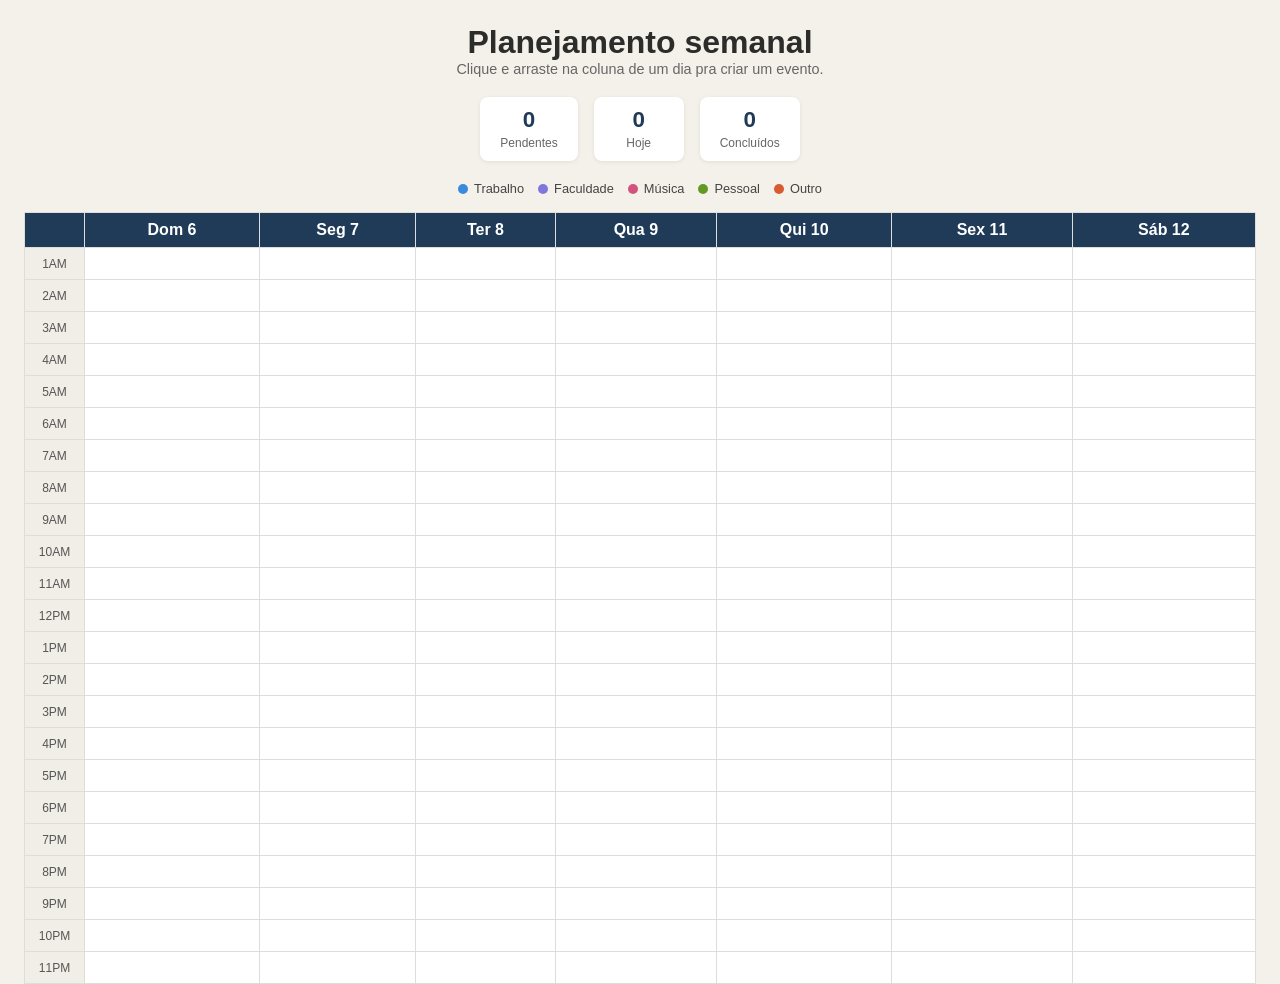
==== planejamento.html @ 59d43aac "first commit" ====
<!DOCTYPE html>
<html lang="pt-BR">
  <head>
    <meta charset="UTF-8" />
    <title>Planner - Planejamento</title>
    <link rel="stylesheet" href="style.css" />
    <link rel="stylesheet" href="planejamento.css" />
  </head>
  <body class="pagina-planejamento">
    <header class="cabecalho-planejamento">
      <h1>Planejamento semanal</h1>
      <p class="dica">Clique e arraste na coluna de um dia pra criar um evento.</p>
    </header>

    <div class="barra-contadores">
      <div class="contador">
        <span class="numero" id="numero-pendentes">0</span>
        <span class="rotulo">Pendentes</span>
      </div>
      <div class="contador">
        <span class="numero" id="numero-hoje">0</span>
        <span class="rotulo">Hoje</span>
      </div>
      <div class="contador">
        <span class="numero" id="numero-concluidos">0</span>
        <span class="rotulo">Concluídos</span>
      </div>
    </div>

    <div class="legenda-categorias">
      <span class="item-legenda"><i style="background:#378ADD"></i>Trabalho</span>
      <span class="item-legenda"><i style="background:#7F77DD"></i>Faculdade</span>
      <span class="item-legenda"><i style="background:#D4537E"></i>Música</span>
      <span class="item-legenda"><i style="background:#639922"></i>Pessoal</span>
      <span class="item-legenda"><i style="background:#D85A30"></i>Outro</span>
    </div>

    <div class="grid-wrapper">
      <table class="grid-semana" id="grid-semana">
        <thead>
          <tr>
            <th class="coluna-hora"></th>
            <th data-day="dom">Dom 26</th>
            <th data-day="seg">Seg 27</th>
            <th data-day="ter">Ter 28</th>
            <th data-day="qua">Qua 29</th>
            <th data-day="qui">Qui 30</th>
            <th data-day="sex">Sex 31</th>
            <th data-day="sab">Sáb 1</th>
          </tr>
        </thead>
        <tbody id="corpo-grid">
          <!-- As linhas de horário são geradas pelo JavaScript -->
        </tbody>
      </table>
    </div>

    <div class="barra-flutuante" id="barra-flutuante">
      <button id="botao-concluir">Concluir</button>
      <button id="botao-copiar">Copiar</button>
      <button id="botao-excluir">Excluir</button>
    </div>

    <script src="planejamento.js"></script>
  </body>
</html>
---- style.css ----
* {
  margin: 0;
  padding: 0;
  box-sizing: border-box;
}

body {
  height: 100vh;
  font-family: Arial, sans-serif;
}

.tela-inicial {
  height: 100vh;
  display: flex;
  flex-direction: column;
  align-items: center;
  justify-content: center;
  gap: 24px;
  background-color: #f4f1ea;
  text-align: center;
  padding: 0 20px;
}

.frase {
  font-size: 2rem;
  color: #2c2c2a;
}

.botao-comecar {
  padding: 12px 32px;
  font-size: 1rem;
  border: none;
  border-radius: 8px;
  background-color: #1f3b57;
  color: #ffffff;
  cursor: pointer;
}

.botao-comecar:hover {
  background-color: #16293e;
}
---- planejamento.css ----
.pagina-planejamento {
  min-height: 100vh;
  background-color: #f4f1ea;
  padding: 24px;
}

.cabecalho-planejamento {
  text-align: center;
  margin-bottom: 20px;
}

.cabecalho-planejamento h1 {
  color: #2c2c2a;
}

.dica {
  color: #666;
  font-size: 0.9rem;
}

.barra-contadores {
  display: flex;
  justify-content: center;
  gap: 16px;
  margin-bottom: 20px;
}

.contador {
  background-color: #ffffff;
  border-radius: 8px;
  padding: 10px 20px;
  text-align: center;
  min-width: 90px;
  box-shadow: 0 1px 4px rgba(0, 0, 0, 0.08);
}

.contador .numero {
  display: block;
  font-size: 1.4rem;
  font-weight: bold;
  color: #1f3b57;
}

.contador .rotulo {
  font-size: 0.75rem;
  color: #666;
}

.slot.evento.concluido {
  opacity: 0.55;
  text-decoration: line-through;
}

.legenda-categorias {
  display: flex;
  justify-content: center;
  flex-wrap: wrap;
  gap: 14px;
  margin-bottom: 16px;
  font-size: 0.8rem;
  color: #444;
}

.item-legenda {
  display: flex;
  align-items: center;
  gap: 6px;
}

.item-legenda i {
  width: 10px;
  height: 10px;
  border-radius: 50%;
  display: inline-block;
}

.grid-wrapper {
  overflow-x: auto;
}

.grid-semana {
  border-collapse: collapse;
  width: 100%;
  min-width: 700px;
  background-color: #ffffff;
  user-select: none; /* impede selecionar texto sem querer ao arrastar */
}

.grid-semana th,
.grid-semana td {
  border: 1px solid #ddd;
  text-align: center;
  height: 32px;
}

.grid-semana thead th {
  background-color: #1f3b57;
  color: #fff;
  padding: 8px 4px;
}

.coluna-hora {
  width: 60px;
  background-color: #f0eee6;
}

.celula-hora {
  background-color: #f0eee6;
  font-size: 0.75rem;
  color: #555;
}

.slot {
  cursor: pointer;
  transition: background-color 0.1s;
}

.slot:hover {
  background-color: #eef2f6;
}

.slot.selecionando {
  background-color: #cfe0f0;
}

.slot.evento {
  color: #ffffff;
  font-size: 0.75rem;
  font-weight: bold;
}

.slot.evento.marcado {
  outline: 2px solid #1f3b57;
  outline-offset: -2px;
}

.barra-flutuante {
  display: none;
  position: fixed;
  background: #1f3b57;
  border-radius: 8px;
  padding: 6px;
  gap: 6px;
  box-shadow: 0 4px 10px rgba(0, 0, 0, 0.2);
}

.barra-flutuante.visivel {
  display: flex;
}

.barra-flutuante button {
  background: #ffffff;
  border: none;
  border-radius: 4px;
  padding: 6px 10px;
  font-size: 0.8rem;
  cursor: pointer;
}
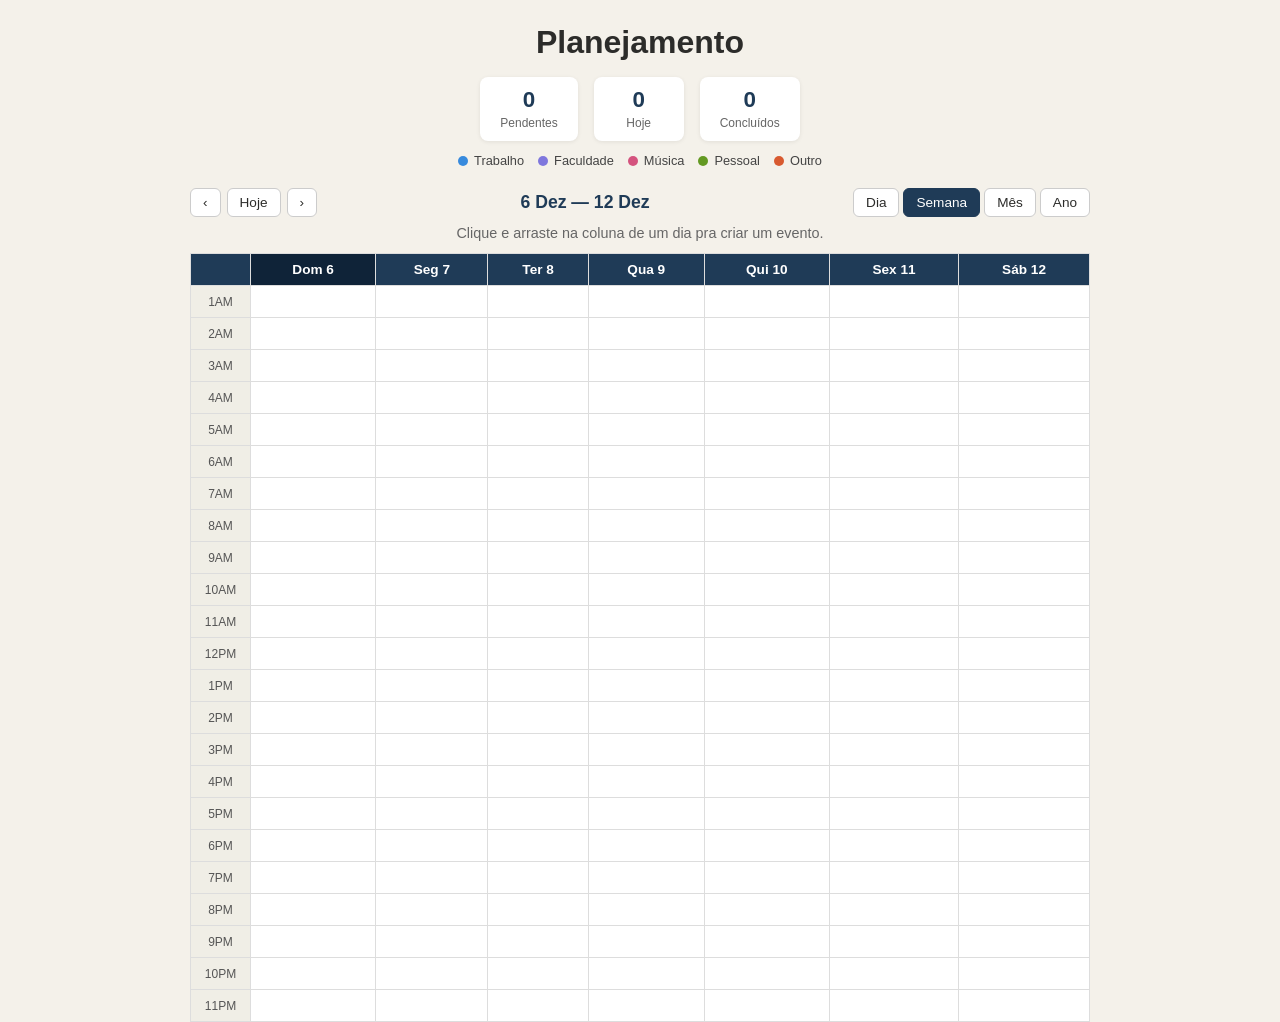
==== commit 645c9f6f: "Dia, mês e ano" ====
--- a/planejamento.html
+++ b/planejamento.html
@@ -8,8 +8,7 @@
   </head>
   <body class="pagina-planejamento">
     <header class="cabecalho-planejamento">
-      <h1>Planejamento semanal</h1>
-      <p class="dica">Clique e arraste na coluna de um dia pra criar um evento.</p>
+      <h1>Planejamento</h1>
     </header>
 
     <div class="barra-contadores">
@@ -35,25 +34,36 @@
       <span class="item-legenda"><i style="background:#D85A30"></i>Outro</span>
     </div>
 
-    <div class="grid-wrapper">
+    <div class="barra-visualizacao">
+      <div class="navegacao">
+        <button id="botao-anterior" aria-label="Anterior">‹</button>
+        <button id="botao-hoje">Hoje</button>
+        <button id="botao-proximo" aria-label="Próximo">›</button>
+      </div>
+      <h2 id="titulo-periodo"></h2>
+      <div class="seletor-visualizacao" id="seletor-visualizacao">
+        <button data-visao="dia">Dia</button>
+        <button data-visao="semana" class="ativo">Semana</button>
+        <button data-visao="mes">Mês</button>
+        <button data-visao="ano">Ano</button>
+      </div>
+    </div>
+
+    <p class="dica" id="dica-interacao">Clique e arraste na coluna de um dia pra criar um evento.</p>
+
+    <div class="grid-wrapper" id="area-grid">
       <table class="grid-semana" id="grid-semana">
         <thead>
-          <tr>
+          <tr id="linha-dias">
             <th class="coluna-hora"></th>
-            <th data-day="dom">Dom 26</th>
-            <th data-day="seg">Seg 27</th>
-            <th data-day="ter">Ter 28</th>
-            <th data-day="qua">Qua 29</th>
-            <th data-day="qui">Qui 30</th>
-            <th data-day="sex">Sex 31</th>
-            <th data-day="sab">Sáb 1</th>
           </tr>
         </thead>
-        <tbody id="corpo-grid">
-          <!-- As linhas de horário são geradas pelo JavaScript -->
-        </tbody>
+        <tbody id="corpo-grid"></tbody>
       </table>
     </div>
+
+    <div class="area-mes oculto" id="area-mes"></div>
+    <div class="area-ano oculto" id="area-ano"></div>
 
     <div class="barra-flutuante" id="barra-flutuante">
       <button id="botao-concluir">Concluir</button>
--- a/planejamento.css
+++ b/planejamento.css
@@ -6,7 +6,7 @@
 
 .cabecalho-planejamento {
   text-align: center;
-  margin-bottom: 20px;
+  margin-bottom: 16px;
 }
 
 .cabecalho-planejamento h1 {
@@ -14,15 +14,17 @@
 }
 
 .dica {
+  text-align: center;
   color: #666;
   font-size: 0.9rem;
+  margin: 8px 0 12px;
 }
 
 .barra-contadores {
   display: flex;
   justify-content: center;
   gap: 16px;
-  margin-bottom: 20px;
+  margin-bottom: 12px;
 }
 
 .contador {
@@ -46,17 +48,12 @@
   color: #666;
 }
 
-.slot.evento.concluido {
-  opacity: 0.55;
-  text-decoration: line-through;
-}
-
 .legenda-categorias {
   display: flex;
   justify-content: center;
   flex-wrap: wrap;
   gap: 14px;
-  margin-bottom: 16px;
+  margin-bottom: 20px;
   font-size: 0.8rem;
   color: #444;
 }
@@ -74,16 +71,72 @@
   display: inline-block;
 }
 
+/* --- Barra de visualização --- */
+.barra-visualizacao {
+  display: flex;
+  align-items: center;
+  justify-content: space-between;
+  flex-wrap: wrap;
+  gap: 12px;
+  max-width: 900px;
+  margin: 0 auto 4px;
+}
+
+.navegacao {
+  display: flex;
+  gap: 6px;
+}
+
+.navegacao button,
+.seletor-visualizacao button {
+  border: 1px solid #ccc;
+  background: #ffffff;
+  border-radius: 6px;
+  padding: 6px 12px;
+  cursor: pointer;
+  font-size: 0.85rem;
+  color: #2c2c2a;
+}
+
+.navegacao button:hover,
+.seletor-visualizacao button:hover {
+  background: #eef2f6;
+}
+
+.seletor-visualizacao {
+  display: flex;
+  gap: 4px;
+}
+
+.seletor-visualizacao button.ativo {
+  background: #1f3b57;
+  color: #fff;
+  border-color: #1f3b57;
+}
+
+#titulo-periodo {
+  color: #1f3b57;
+  font-size: 1.1rem;
+  margin: 0;
+}
+
+.oculto {
+  display: none;
+}
+
+/* --- Grid dia/semana --- */
 .grid-wrapper {
   overflow-x: auto;
+  max-width: 900px;
+  margin: 0 auto;
 }
 
 .grid-semana {
   border-collapse: collapse;
   width: 100%;
-  min-width: 700px;
+  min-width: 400px;
   background-color: #ffffff;
-  user-select: none; /* impede selecionar texto sem querer ao arrastar */
+  user-select: none;
 }
 
 .grid-semana th,
@@ -97,6 +150,11 @@
   background-color: #1f3b57;
   color: #fff;
   padding: 8px 4px;
+  font-size: 0.85rem;
+}
+
+.grid-semana thead th.coluna-hoje {
+  background-color: #0f2338;
 }
 
 .coluna-hora {
@@ -134,6 +192,108 @@
   outline-offset: -2px;
 }
 
+.slot.evento.concluido {
+  opacity: 0.55;
+  text-decoration: line-through;
+}
+
+/* --- Visão mês --- */
+.area-mes {
+  max-width: 900px;
+  margin: 0 auto;
+}
+
+.grade-mes {
+  display: grid;
+  grid-template-columns: repeat(7, 1fr);
+  gap: 4px;
+}
+
+.rotulo-dia-semana {
+  text-align: center;
+  font-size: 0.75rem;
+  color: #666;
+  padding-bottom: 4px;
+}
+
+.dia-mes {
+  background: #ffffff;
+  border-radius: 6px;
+  min-height: 64px;
+  padding: 6px;
+  cursor: pointer;
+  border: 1px solid #e5e2d9;
+}
+
+.dia-mes:hover {
+  border-color: #1f3b57;
+}
+
+.dia-mes.fora-do-mes {
+  opacity: 0.35;
+}
+
+.dia-mes.hoje {
+  border: 2px solid #1f3b57;
+}
+
+.dia-mes .numero-dia {
+  font-size: 0.8rem;
+  color: #2c2c2a;
+  font-weight: 500;
+}
+
+.dia-mes .badge-eventos {
+  margin-top: 6px;
+  display: inline-block;
+  background: #1f3b57;
+  color: #fff;
+  font-size: 0.65rem;
+  border-radius: 10px;
+  padding: 1px 6px;
+}
+
+/* --- Visão ano --- */
+.area-ano {
+  max-width: 900px;
+  margin: 0 auto;
+}
+
+.grade-ano {
+  display: grid;
+  grid-template-columns: repeat(4, 1fr);
+  gap: 12px;
+}
+
+.mes-card {
+  background: #ffffff;
+  border-radius: 8px;
+  padding: 14px;
+  text-align: center;
+  cursor: pointer;
+  border: 1px solid #e5e2d9;
+}
+
+.mes-card:hover {
+  border-color: #1f3b57;
+}
+
+.mes-card.mes-atual {
+  border: 2px solid #1f3b57;
+}
+
+.mes-card .nome-mes {
+  font-weight: 500;
+  color: #2c2c2a;
+  margin-bottom: 4px;
+}
+
+.mes-card .contagem-mes {
+  font-size: 0.75rem;
+  color: #666;
+}
+
+/* --- Barra flutuante de ações --- */
 .barra-flutuante {
   display: none;
   position: fixed;
@@ -155,4 +315,4 @@
   padding: 6px 10px;
   font-size: 0.8rem;
   cursor: pointer;
-}
+}
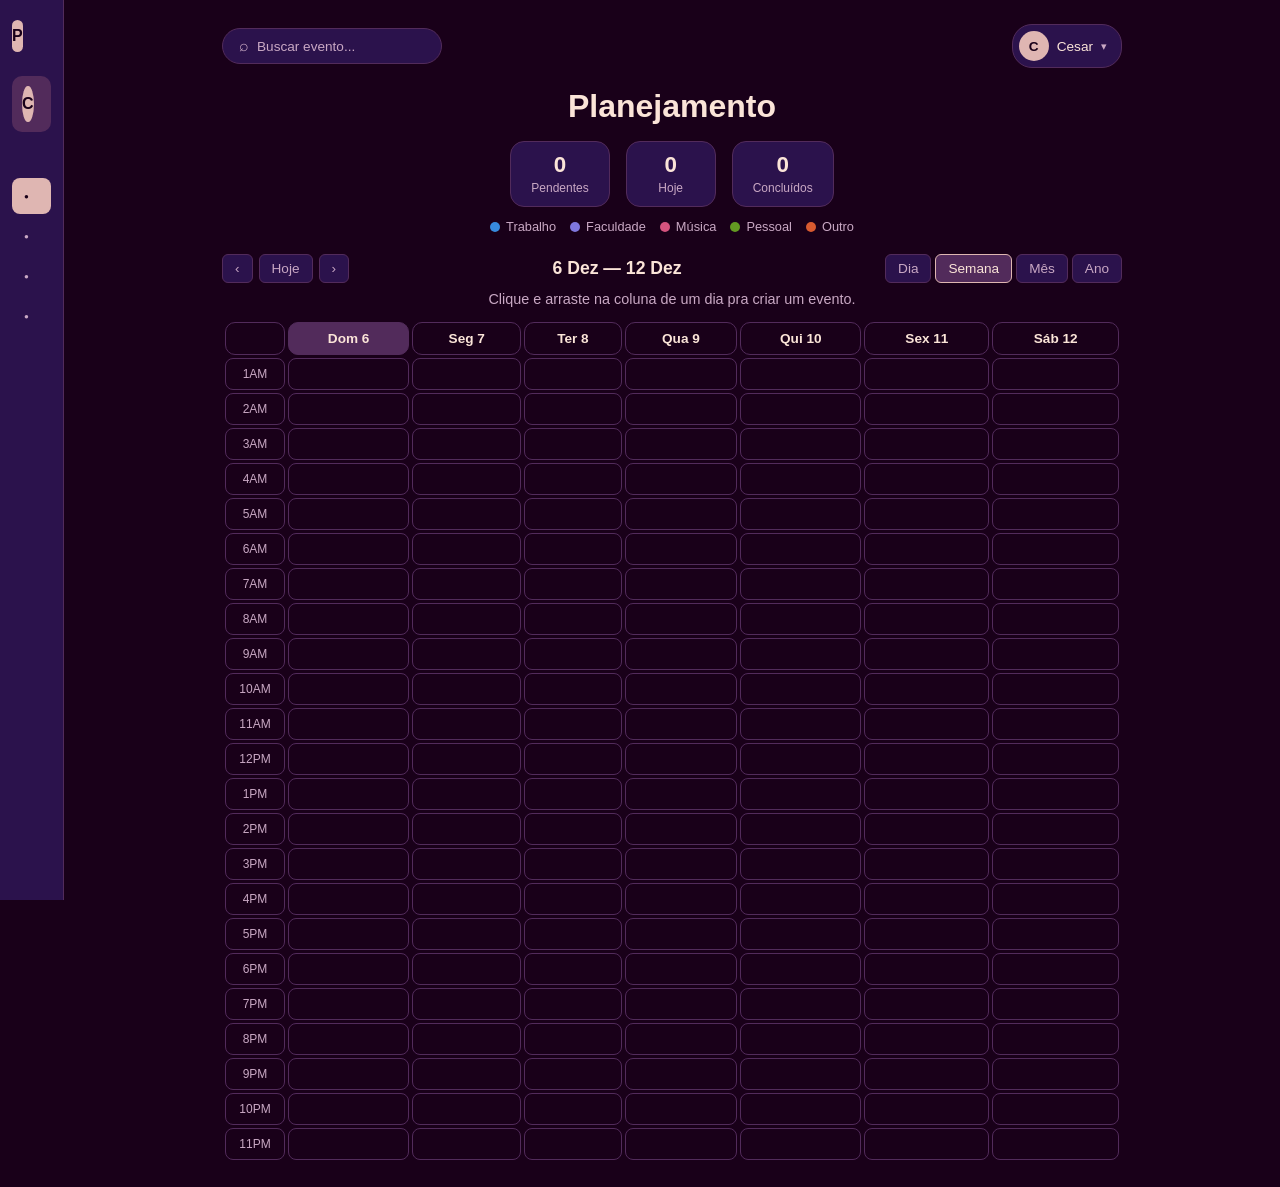
==== commit 47814af3: "estilizando muuito" ====
--- a/planejamento.html
+++ b/planejamento.html
@@ -7,63 +7,110 @@
     <link rel="stylesheet" href="planejamento.css" />
   </head>
   <body class="pagina-planejamento">
-    <header class="cabecalho-planejamento">
-      <h1>Planejamento</h1>
-    </header>
+    <div class="layout-app">
+      <aside class="sidebar">
+        <div class="marca-sidebar">
+          <span class="marca-logo">P</span>
+          <span class="marca-nome">Meu Planner</span>
+        </div>
 
-    <div class="barra-contadores">
-      <div class="contador">
-        <span class="numero" id="numero-pendentes">0</span>
-        <span class="rotulo">Pendentes</span>
-      </div>
-      <div class="contador">
-        <span class="numero" id="numero-hoje">0</span>
-        <span class="rotulo">Hoje</span>
-      </div>
-      <div class="contador">
-        <span class="numero" id="numero-concluidos">0</span>
-        <span class="rotulo">Concluídos</span>
-      </div>
+        <div class="perfil-sidebar">
+          <div class="avatar-placeholder">C</div>
+          <div class="perfil-info">
+            <span class="perfil-nome">Cesar</span>
+            <span class="perfil-sub">ProdC$R</span>
+          </div>
+        </div>
+
+        <nav class="nav-sidebar">
+          <span class="nav-titulo">Menu</span>
+          <button class="nav-item ativo" data-categoria="daily">
+            <span class="nav-icone">●</span> <span class="nav-texto">Daily</span>
+          </button>
+          <button class="nav-item" data-categoria="planners">
+            <span class="nav-icone">●</span> <span class="nav-texto">Planners</span>
+          </button>
+          <button class="nav-item" data-categoria="pessoal">
+            <span class="nav-icone">●</span> <span class="nav-texto">Pessoal</span>
+          </button>
+          <button class="nav-item" data-categoria="metas">
+            <span class="nav-icone">●</span> <span class="nav-texto">Metas</span>
+          </button>
+        </nav>
+      </aside>
+
+      <main class="conteudo-principal">
+        <div class="barra-superior">
+          <div class="busca-superior">
+            <span class="icone-busca">⌕</span>
+            <input type="text" placeholder="Buscar evento..." disabled />
+          </div>
+          <div class="perfil-superior">
+            <div class="avatar-superior">C</div>
+            <span class="nome-superior">Cesar</span>
+            <span class="seta-superior">▾</span>
+          </div>
+        </div>
+
+        <header class="cabecalho-planejamento">
+          <h1>Planejamento</h1>
+        </header>
+
+        <div class="barra-contadores">
+          <div class="contador">
+            <span class="numero" id="numero-pendentes">0</span>
+            <span class="rotulo">Pendentes</span>
+          </div>
+          <div class="contador">
+            <span class="numero" id="numero-hoje">0</span>
+            <span class="rotulo">Hoje</span>
+          </div>
+          <div class="contador">
+            <span class="numero" id="numero-concluidos">0</span>
+            <span class="rotulo">Concluídos</span>
+          </div>
+        </div>
+
+        <div class="legenda-categorias">
+          <span class="item-legenda"><i style="background:#378ADD"></i>Trabalho</span>
+          <span class="item-legenda"><i style="background:#7F77DD"></i>Faculdade</span>
+          <span class="item-legenda"><i style="background:#D4537E"></i>Música</span>
+          <span class="item-legenda"><i style="background:#639922"></i>Pessoal</span>
+          <span class="item-legenda"><i style="background:#D85A30"></i>Outro</span>
+        </div>
+
+        <div class="barra-visualizacao">
+          <div class="navegacao">
+            <button id="botao-anterior" aria-label="Anterior">‹</button>
+            <button id="botao-hoje">Hoje</button>
+            <button id="botao-proximo" aria-label="Próximo">›</button>
+          </div>
+          <h2 id="titulo-periodo"></h2>
+          <div class="seletor-visualizacao" id="seletor-visualizacao">
+            <button data-visao="dia">Dia</button>
+            <button data-visao="semana" class="ativo">Semana</button>
+            <button data-visao="mes">Mês</button>
+            <button data-visao="ano">Ano</button>
+          </div>
+        </div>
+
+        <p class="dica" id="dica-interacao">Clique e arraste na coluna de um dia pra criar um evento.</p>
+
+        <div class="grid-wrapper" id="area-grid">
+          <table class="grid-semana" id="grid-semana">
+            <thead>
+              <tr id="linha-dias">
+                <th class="coluna-hora"></th>
+              </tr>
+            </thead>
+            <tbody id="corpo-grid"></tbody>
+          </table>
+        </div>
+
+        <div class="area-mes oculto" id="area-mes"></div>
+        <div class="area-ano oculto" id="area-ano"></div>
+      </main>
     </div>
-
-    <div class="legenda-categorias">
-      <span class="item-legenda"><i style="background:#378ADD"></i>Trabalho</span>
-      <span class="item-legenda"><i style="background:#7F77DD"></i>Faculdade</span>
-      <span class="item-legenda"><i style="background:#D4537E"></i>Música</span>
-      <span class="item-legenda"><i style="background:#639922"></i>Pessoal</span>
-      <span class="item-legenda"><i style="background:#D85A30"></i>Outro</span>
-    </div>
-
-    <div class="barra-visualizacao">
-      <div class="navegacao">
-        <button id="botao-anterior" aria-label="Anterior">‹</button>
-        <button id="botao-hoje">Hoje</button>
-        <button id="botao-proximo" aria-label="Próximo">›</button>
-      </div>
-      <h2 id="titulo-periodo"></h2>
-      <div class="seletor-visualizacao" id="seletor-visualizacao">
-        <button data-visao="dia">Dia</button>
-        <button data-visao="semana" class="ativo">Semana</button>
-        <button data-visao="mes">Mês</button>
-        <button data-visao="ano">Ano</button>
-      </div>
-    </div>
-
-    <p class="dica" id="dica-interacao">Clique e arraste na coluna de um dia pra criar um evento.</p>
-
-    <div class="grid-wrapper" id="area-grid">
-      <table class="grid-semana" id="grid-semana">
-        <thead>
-          <tr id="linha-dias">
-            <th class="coluna-hora"></th>
-          </tr>
-        </thead>
-        <tbody id="corpo-grid"></tbody>
-      </table>
-    </div>
-
-    <div class="area-mes oculto" id="area-mes"></div>
-    <div class="area-ano oculto" id="area-ano"></div>
 
     <div class="barra-flutuante" id="barra-flutuante">
       <button id="botao-concluir">Concluir</button>
--- a/style.css
+++ b/style.css
@@ -1,3 +1,12 @@
+:root {
+  --cor-fundo: #190019;
+  --cor-superficie: #2b124c;
+  --cor-superficie-clara: #522b5b;
+  --cor-texto-suave: #c9a8c4;
+  --cor-destaque: #dfb6b2;
+  --cor-texto-claro: #fbe4d8;
+}
+
 * {
   margin: 0;
   padding: 0;
@@ -6,7 +15,7 @@
 
 body {
   height: 100vh;
-  font-family: Arial, sans-serif;
+  font-family: "Segoe UI", Arial, sans-serif;
 }
 
 .tela-inicial {
@@ -16,26 +25,27 @@
   align-items: center;
   justify-content: center;
   gap: 24px;
-  background-color: #f4f1ea;
+  background-color: var(--cor-fundo);
   text-align: center;
   padding: 0 20px;
 }
 
 .frase {
   font-size: 2rem;
-  color: #2c2c2a;
+  color: var(--cor-texto-claro);
+  font-weight: 600;
 }
 
 .botao-comecar {
   padding: 12px 32px;
   font-size: 1rem;
-  border: none;
+  border: 1px solid var(--cor-superficie-clara);
   border-radius: 8px;
-  background-color: #1f3b57;
-  color: #ffffff;
+  background-color: var(--cor-superficie);
+  color: var(--cor-texto-claro);
   cursor: pointer;
 }
 
 .botao-comecar:hover {
-  background-color: #16293e;
-}
+  background-color: var(--cor-superficie-clara);
+}
--- a/planejamento.css
+++ b/planejamento.css
@@ -1,7 +1,238 @@
+:root {
+  --cor-fundo: #190019;
+  --cor-superficie: #2b124c;
+  --cor-superficie-clara: #522b5b;
+  --cor-texto-suave: #c9a8c4;
+  --cor-destaque: #dfb6b2;
+  --cor-texto-claro: #fbe4d8;
+}
+
 .pagina-planejamento {
   min-height: 100vh;
-  background-color: #f4f1ea;
-  padding: 24px;
+  background-color: var(--cor-fundo);
+  font-family: "Segoe UI", Arial, sans-serif;
+}
+
+.layout-app {
+  display: flex;
+  min-height: 100vh;
+}
+
+.conteudo-principal {
+  flex: 1;
+  padding: 24px 32px;
+  margin-left: 64px;
+}
+
+/* --- Sidebar --- */
+.sidebar {
+  position: fixed;
+  top: 0;
+  left: 0;
+  height: 100vh;
+  width: 64px;
+  z-index: 20;
+  flex-shrink: 0;
+  background-color: var(--cor-superficie);
+  border-right: 1px solid var(--cor-superficie-clara);
+  padding: 20px 12px;
+  display: flex;
+  flex-direction: column;
+  gap: 24px;
+  overflow: hidden;
+  transition: width 0.2s ease;
+}
+
+.sidebar:hover {
+  width: 220px;
+}
+
+.marca-nome,
+.perfil-info,
+.nav-titulo,
+.nav-texto {
+  opacity: 0;
+  white-space: nowrap;
+  transition: opacity 0.15s ease;
+}
+
+.sidebar:hover .marca-nome,
+.sidebar:hover .perfil-info,
+.sidebar:hover .nav-titulo,
+.sidebar:hover .nav-texto {
+  opacity: 1;
+}
+
+.marca-sidebar {
+  display: flex;
+  align-items: center;
+  gap: 10px;
+}
+
+.marca-logo {
+  width: 32px;
+  height: 32px;
+  border-radius: 8px;
+  background-color: var(--cor-destaque);
+  color: var(--cor-fundo);
+  display: flex;
+  align-items: center;
+  justify-content: center;
+  font-weight: bold;
+}
+
+.marca-nome {
+  color: var(--cor-texto-claro);
+  font-weight: 600;
+  font-size: 0.95rem;
+}
+
+.perfil-sidebar {
+  display: flex;
+  align-items: center;
+  gap: 10px;
+  background-color: var(--cor-superficie-clara);
+  border-radius: 10px;
+  padding: 10px;
+}
+
+.avatar-placeholder {
+  width: 36px;
+  height: 36px;
+  border-radius: 50%;
+  background-color: var(--cor-destaque);
+  color: var(--cor-fundo);
+  display: flex;
+  align-items: center;
+  justify-content: center;
+  font-weight: bold;
+}
+
+.perfil-info {
+  display: flex;
+  flex-direction: column;
+}
+
+.perfil-nome {
+  color: var(--cor-texto-claro);
+  font-size: 0.9rem;
+  font-weight: 500;
+}
+
+.perfil-sub {
+  color: var(--cor-texto-suave);
+  font-size: 0.75rem;
+}
+
+.nav-sidebar {
+  display: flex;
+  flex-direction: column;
+  gap: 4px;
+}
+
+.nav-titulo {
+  color: var(--cor-texto-suave);
+  font-size: 0.7rem;
+  text-transform: uppercase;
+  letter-spacing: 0.05em;
+  margin-bottom: 6px;
+}
+
+.nav-item {
+  display: flex;
+  align-items: center;
+  gap: 10px;
+  background: none;
+  border: none;
+  border-radius: 8px;
+  padding: 10px 12px;
+  color: var(--cor-texto-suave);
+  font-size: 0.9rem;
+  text-align: left;
+  cursor: pointer;
+}
+
+.nav-item:hover {
+  background-color: var(--cor-superficie-clara);
+  color: var(--cor-texto-claro);
+}
+
+.nav-item.ativo {
+  background-color: var(--cor-destaque);
+  color: var(--cor-fundo);
+  font-weight: 600;
+}
+
+.nav-icone {
+  font-size: 0.5rem;
+}
+
+/* --- Conteúdo principal --- */
+.barra-superior {
+  display: flex;
+  justify-content: space-between;
+  align-items: center;
+  max-width: 900px;
+  margin: 0 auto 20px;
+}
+
+.busca-superior {
+  display: flex;
+  align-items: center;
+  gap: 8px;
+  background-color: var(--cor-superficie);
+  border: 1px solid var(--cor-superficie-clara);
+  border-radius: 20px;
+  padding: 8px 16px;
+  color: var(--cor-texto-suave);
+  width: 220px;
+}
+
+.busca-superior input {
+  background: none;
+  border: none;
+  color: var(--cor-texto-claro);
+  font-size: 0.85rem;
+  width: 100%;
+}
+
+.busca-superior input::placeholder {
+  color: var(--cor-texto-suave);
+}
+
+.perfil-superior {
+  display: flex;
+  align-items: center;
+  gap: 8px;
+  background-color: var(--cor-superficie);
+  border: 1px solid var(--cor-superficie-clara);
+  border-radius: 20px;
+  padding: 6px 14px 6px 6px;
+  cursor: pointer;
+}
+
+.avatar-superior {
+  width: 30px;
+  height: 30px;
+  border-radius: 50%;
+  background-color: var(--cor-destaque);
+  color: var(--cor-fundo);
+  display: flex;
+  align-items: center;
+  justify-content: center;
+  font-weight: bold;
+  font-size: 0.85rem;
+}
+
+.nome-superior {
+  color: var(--cor-texto-claro);
+  font-size: 0.85rem;
+  font-weight: 500;
+}
+
+.seta-superior {
+  color: var(--cor-texto-suave);
+  font-size: 0.7rem;
 }
 
 .cabecalho-planejamento {
@@ -10,12 +241,12 @@
 }
 
 .cabecalho-planejamento h1 {
-  color: #2c2c2a;
+  color: var(--cor-texto-claro);
 }
 
 .dica {
   text-align: center;
-  color: #666;
+  color: var(--cor-texto-suave);
   font-size: 0.9rem;
   margin: 8px 0 12px;
 }
@@ -28,24 +259,24 @@
 }
 
 .contador {
-  background-color: #ffffff;
-  border-radius: 8px;
+  background-color: var(--cor-superficie);
+  border: 1px solid var(--cor-superficie-clara);
+  border-radius: 14px;
   padding: 10px 20px;
   text-align: center;
   min-width: 90px;
-  box-shadow: 0 1px 4px rgba(0, 0, 0, 0.08);
 }
 
 .contador .numero {
   display: block;
   font-size: 1.4rem;
   font-weight: bold;
-  color: #1f3b57;
+  color: var(--cor-texto-claro);
 }
 
 .contador .rotulo {
   font-size: 0.75rem;
-  color: #666;
+  color: var(--cor-texto-suave);
 }
 
 .legenda-categorias {
@@ -55,7 +286,7 @@
   gap: 14px;
   margin-bottom: 20px;
   font-size: 0.8rem;
-  color: #444;
+  color: var(--cor-texto-suave);
 }
 
 .item-legenda {
@@ -89,18 +320,19 @@
 
 .navegacao button,
 .seletor-visualizacao button {
-  border: 1px solid #ccc;
-  background: #ffffff;
+  border: 1px solid var(--cor-superficie-clara);
+  background: var(--cor-superficie);
   border-radius: 6px;
   padding: 6px 12px;
   cursor: pointer;
   font-size: 0.85rem;
-  color: #2c2c2a;
+  color: var(--cor-texto-suave);
 }
 
 .navegacao button:hover,
 .seletor-visualizacao button:hover {
-  background: #eef2f6;
+  border-color: var(--cor-destaque);
+  color: var(--cor-texto-claro);
 }
 
 .seletor-visualizacao {
@@ -109,13 +341,13 @@
 }
 
 .seletor-visualizacao button.ativo {
-  background: #1f3b57;
-  color: #fff;
-  border-color: #1f3b57;
+  background: var(--cor-superficie-clara);
+  color: var(--cor-texto-claro);
+  border-color: var(--cor-destaque);
 }
 
 #titulo-periodo {
-  color: #1f3b57;
+  color: var(--cor-texto-claro);
   font-size: 1.1rem;
   margin: 0;
 }
@@ -132,40 +364,46 @@
 }
 
 .grid-semana {
-  border-collapse: collapse;
+  border-collapse: separate;
+  border-spacing: 3px;
   width: 100%;
   min-width: 400px;
-  background-color: #ffffff;
+  background-color: transparent;
   user-select: none;
 }
 
 .grid-semana th,
 .grid-semana td {
-  border: 1px solid #ddd;
+  border: 1px solid var(--cor-superficie-clara);
+  border-radius: 8px;
   text-align: center;
   height: 32px;
+  color: var(--cor-texto-suave);
 }
 
 .grid-semana thead th {
-  background-color: #1f3b57;
-  color: #fff;
+  background-color: var(--cor-fundo);
+  color: var(--cor-texto-claro);
   padding: 8px 4px;
   font-size: 0.85rem;
+  border-radius: 10px;
 }
 
 .grid-semana thead th.coluna-hoje {
-  background-color: #0f2338;
+  background-color: var(--cor-superficie-clara);
 }
 
 .coluna-hora {
   width: 60px;
-  background-color: #f0eee6;
+  background-color: var(--cor-fundo);
+  border-radius: 8px;
 }
 
 .celula-hora {
-  background-color: #f0eee6;
+  background-color: var(--cor-fundo);
   font-size: 0.75rem;
-  color: #555;
+  color: var(--cor-texto-suave);
+  border-radius: 8px;
 }
 
 .slot {
@@ -174,21 +412,21 @@
 }
 
 .slot:hover {
-  background-color: #eef2f6;
+  background-color: var(--cor-superficie-clara);
 }
 
 .slot.selecionando {
-  background-color: #cfe0f0;
+  background-color: var(--cor-superficie-clara);
 }
 
 .slot.evento {
-  color: #ffffff;
+  color: #190019;
   font-size: 0.75rem;
   font-weight: bold;
 }
 
 .slot.evento.marcado {
-  outline: 2px solid #1f3b57;
+  outline: 2px solid var(--cor-destaque);
   outline-offset: -2px;
 }
 
@@ -212,21 +450,21 @@
 .rotulo-dia-semana {
   text-align: center;
   font-size: 0.75rem;
-  color: #666;
+  color: var(--cor-texto-suave);
   padding-bottom: 4px;
 }
 
 .dia-mes {
-  background: #ffffff;
-  border-radius: 6px;
+  background: var(--cor-superficie);
+  border-radius: 12px;
   min-height: 64px;
   padding: 6px;
   cursor: pointer;
-  border: 1px solid #e5e2d9;
+  border: 1px solid var(--cor-superficie-clara);
 }
 
 .dia-mes:hover {
-  border-color: #1f3b57;
+  border-color: var(--cor-destaque);
 }
 
 .dia-mes.fora-do-mes {
@@ -234,20 +472,20 @@
 }
 
 .dia-mes.hoje {
-  border: 2px solid #1f3b57;
+  border: 2px solid var(--cor-destaque);
 }
 
 .dia-mes .numero-dia {
   font-size: 0.8rem;
-  color: #2c2c2a;
+  color: var(--cor-texto-claro);
   font-weight: 500;
 }
 
 .dia-mes .badge-eventos {
   margin-top: 6px;
   display: inline-block;
-  background: #1f3b57;
-  color: #fff;
+  background: var(--cor-destaque);
+  color: var(--cor-fundo);
   font-size: 0.65rem;
   border-radius: 10px;
   padding: 1px 6px;
@@ -266,42 +504,42 @@
 }
 
 .mes-card {
-  background: #ffffff;
-  border-radius: 8px;
+  background: var(--cor-superficie);
+  border-radius: 14px;
   padding: 14px;
   text-align: center;
   cursor: pointer;
-  border: 1px solid #e5e2d9;
+  border: 1px solid var(--cor-superficie-clara);
 }
 
 .mes-card:hover {
-  border-color: #1f3b57;
+  border-color: var(--cor-destaque);
 }
 
 .mes-card.mes-atual {
-  border: 2px solid #1f3b57;
+  border: 2px solid var(--cor-destaque);
 }
 
 .mes-card .nome-mes {
   font-weight: 500;
-  color: #2c2c2a;
+  color: var(--cor-texto-claro);
   margin-bottom: 4px;
 }
 
 .mes-card .contagem-mes {
   font-size: 0.75rem;
-  color: #666;
+  color: var(--cor-texto-suave);
 }
 
 /* --- Barra flutuante de ações --- */
 .barra-flutuante {
   display: none;
   position: fixed;
-  background: #1f3b57;
+  background: var(--cor-superficie-clara);
   border-radius: 8px;
   padding: 6px;
   gap: 6px;
-  box-shadow: 0 4px 10px rgba(0, 0, 0, 0.2);
+  box-shadow: 0 4px 10px rgba(0, 0, 0, 0.4);
 }
 
 .barra-flutuante.visivel {
@@ -309,10 +547,11 @@
 }
 
 .barra-flutuante button {
-  background: #ffffff;
+  background: var(--cor-destaque);
+  color: var(--cor-fundo);
   border: none;
   border-radius: 4px;
   padding: 6px 10px;
   font-size: 0.8rem;
   cursor: pointer;
-}+}
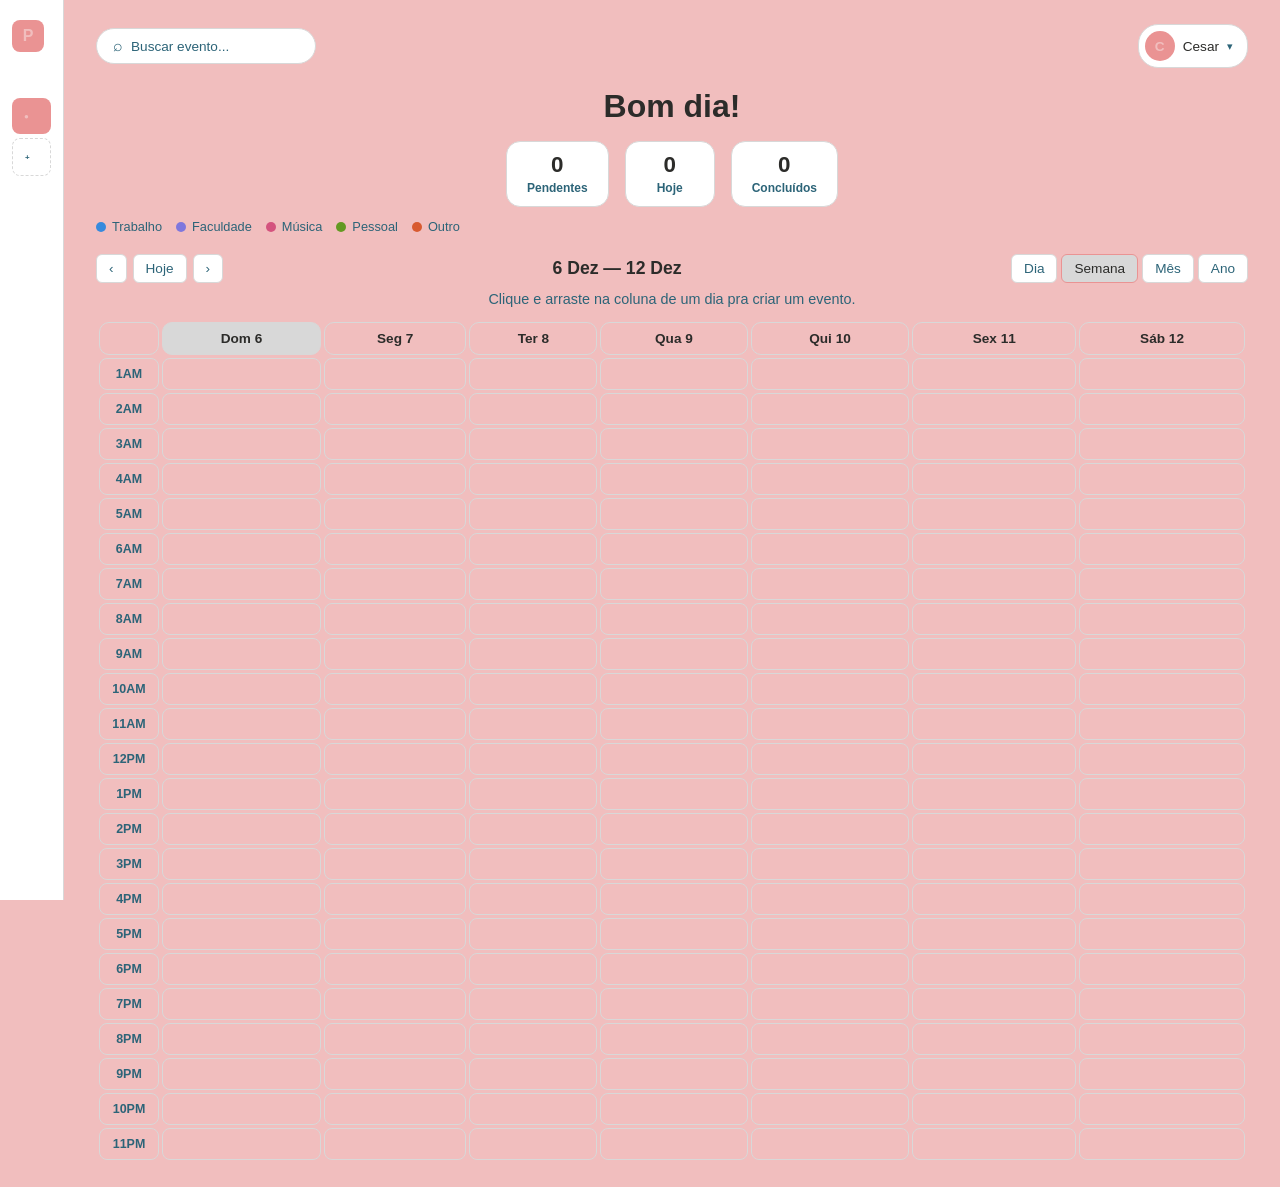
==== commit 3595415f: "Atualização do dia" ====
--- a/planejamento.html
+++ b/planejamento.html
@@ -14,28 +14,16 @@
           <span class="marca-nome">Meu Planner</span>
         </div>
 
-        <div class="perfil-sidebar">
-          <div class="avatar-placeholder">C</div>
-          <div class="perfil-info">
-            <span class="perfil-nome">Cesar</span>
-            <span class="perfil-sub">ProdC$R</span>
+        <nav class="nav-sidebar">
+          <span class="nav-titulo">Meus planners</span>
+          <div id="lista-planners"></div>
+
+          <button class="nav-item nav-criar" id="botao-criar-planner">
+            <span class="nav-icone">+</span> <span class="nav-texto">Criar planner</span>
+          </button>
+          <div class="form-criar-planner oculto" id="form-criar-planner">
+            <input type="text" id="input-novo-planner" placeholder="Nome do planner" autocomplete="off" />
           </div>
-        </div>
-
-        <nav class="nav-sidebar">
-          <span class="nav-titulo">Menu</span>
-          <button class="nav-item ativo" data-categoria="daily">
-            <span class="nav-icone">●</span> <span class="nav-texto">Daily</span>
-          </button>
-          <button class="nav-item" data-categoria="planners">
-            <span class="nav-icone">●</span> <span class="nav-texto">Planners</span>
-          </button>
-          <button class="nav-item" data-categoria="pessoal">
-            <span class="nav-icone">●</span> <span class="nav-texto">Pessoal</span>
-          </button>
-          <button class="nav-item" data-categoria="metas">
-            <span class="nav-icone">●</span> <span class="nav-texto">Metas</span>
-          </button>
         </nav>
       </aside>
 
@@ -43,7 +31,8 @@
         <div class="barra-superior">
           <div class="busca-superior">
             <span class="icone-busca">⌕</span>
-            <input type="text" placeholder="Buscar evento..." disabled />
+            <input type="text" id="input-busca" placeholder="Buscar evento..." autocomplete="off" />
+            <div class="resultados-busca oculto" id="resultados-busca"></div>
           </div>
           <div class="perfil-superior">
             <div class="avatar-superior">C</div>
@@ -53,7 +42,7 @@
         </div>
 
         <header class="cabecalho-planejamento">
-          <h1>Planejamento</h1>
+          <h1 id="titulo-saudacao">Planejamento</h1>
         </header>
 
         <div class="barra-contadores">
@@ -118,6 +107,15 @@
       <button id="botao-excluir">Excluir</button>
     </div>
 
+    <div class="modal-evento oculto" id="modal-evento">
+      <input type="text" id="input-nome-evento" placeholder="Nome do evento" autocomplete="off" />
+      <div class="opcoes-categoria" id="opcoes-categoria"></div>
+      <div class="modal-acoes">
+        <button id="botao-cancelar-evento">Cancelar</button>
+        <button id="botao-criar-evento">Criar</button>
+      </div>
+    </div>
+
     <script src="planejamento.js"></script>
   </body>
 </html>
--- a/style.css
+++ b/style.css
@@ -1,10 +1,10 @@
 :root {
-  --cor-fundo: #190019;
-  --cor-superficie: #2b124c;
-  --cor-superficie-clara: #522b5b;
-  --cor-texto-suave: #c9a8c4;
-  --cor-destaque: #dfb6b2;
-  --cor-texto-claro: #fbe4d8;
+  --cor-fundo: #f1bebe;
+  --cor-superficie: #ffffff;
+  --cor-superficie-clara: #d8d8d8;
+  --cor-texto-suave: #2c6478;
+  --cor-destaque: #ea9393;
+  --cor-texto-claro: #2c2c2a;
 }
 
 * {
@@ -48,4 +48,4 @@
 
 .botao-comecar:hover {
   background-color: var(--cor-superficie-clara);
-}+}
--- a/planejamento.css
+++ b/planejamento.css
@@ -1,10 +1,10 @@
 :root {
-  --cor-fundo: #190019;
-  --cor-superficie: #2b124c;
-  --cor-superficie-clara: #522b5b;
-  --cor-texto-suave: #c9a8c4;
-  --cor-destaque: #dfb6b2;
-  --cor-texto-claro: #fbe4d8;
+  --cor-fundo: #f1bebe;
+  --cor-superficie: #ffffff;
+  --cor-superficie-clara: #d8d8d8;
+  --cor-texto-suave: #2c6478;
+  --cor-destaque: #ea9393;
+  --cor-texto-claro: #2c2c2a;
 }
 
 .pagina-planejamento {
@@ -48,19 +48,21 @@
 }
 
 .marca-nome,
-.perfil-info,
 .nav-titulo,
 .nav-texto {
+  display: inline-block;
   opacity: 0;
+  max-width: 0;
+  overflow: hidden;
   white-space: nowrap;
-  transition: opacity 0.15s ease;
+  transition: opacity 0.15s ease, max-width 0.2s ease;
 }
 
 .sidebar:hover .marca-nome,
-.sidebar:hover .perfil-info,
 .sidebar:hover .nav-titulo,
 .sidebar:hover .nav-texto {
   opacity: 1;
+  max-width: 160px;
 }
 
 .marca-sidebar {
@@ -79,49 +81,13 @@
   align-items: center;
   justify-content: center;
   font-weight: bold;
+  flex-shrink: 0;
 }
 
 .marca-nome {
   color: var(--cor-texto-claro);
   font-weight: 600;
   font-size: 0.95rem;
-}
-
-.perfil-sidebar {
-  display: flex;
-  align-items: center;
-  gap: 10px;
-  background-color: var(--cor-superficie-clara);
-  border-radius: 10px;
-  padding: 10px;
-}
-
-.avatar-placeholder {
-  width: 36px;
-  height: 36px;
-  border-radius: 50%;
-  background-color: var(--cor-destaque);
-  color: var(--cor-fundo);
-  display: flex;
-  align-items: center;
-  justify-content: center;
-  font-weight: bold;
-}
-
-.perfil-info {
-  display: flex;
-  flex-direction: column;
-}
-
-.perfil-nome {
-  color: var(--cor-texto-claro);
-  font-size: 0.9rem;
-  font-weight: 500;
-}
-
-.perfil-sub {
-  color: var(--cor-texto-suave);
-  font-size: 0.75rem;
 }
 
 .nav-sidebar {
@@ -148,8 +114,10 @@
   padding: 10px 12px;
   color: var(--cor-texto-suave);
   font-size: 0.9rem;
+  font-weight: 600;
   text-align: left;
   cursor: pointer;
+  width: 100%;
 }
 
 .nav-item:hover {
@@ -165,6 +133,35 @@
 
 .nav-icone {
   font-size: 0.5rem;
+  flex-shrink: 0;
+}
+
+.nav-criar {
+  color: var(--cor-texto-suave);
+  border: 1px dashed var(--cor-superficie-clara);
+}
+
+.form-criar-planner {
+  padding: 0 12px;
+}
+
+.form-criar-planner.oculto {
+  display: none;
+}
+
+#input-novo-planner {
+  width: 100%;
+  background: var(--cor-fundo);
+  border: 1px solid var(--cor-superficie-clara);
+  border-radius: 6px;
+  padding: 6px 8px;
+  color: var(--cor-texto-claro);
+  font-size: 0.8rem;
+}
+
+#input-novo-planner:focus {
+  outline: none;
+  border-color: var(--cor-destaque);
 }
 
 /* --- Conteúdo principal --- */
@@ -172,11 +169,11 @@
   display: flex;
   justify-content: space-between;
   align-items: center;
-  max-width: 900px;
-  margin: 0 auto 20px;
+  margin: 0 0 20px;
 }
 
 .busca-superior {
+  position: relative;
   display: flex;
   align-items: center;
   gap: 8px;
@@ -193,10 +190,55 @@
   border: none;
   color: var(--cor-texto-claro);
   font-size: 0.85rem;
+  font-weight: 500;
   width: 100%;
 }
 
 .busca-superior input::placeholder {
+  color: var(--cor-texto-suave);
+}
+
+.resultados-busca {
+  position: absolute;
+  top: calc(100% + 6px);
+  left: 0;
+  width: 260px;
+  background: var(--cor-superficie);
+  border: 1px solid var(--cor-superficie-clara);
+  border-radius: 10px;
+  box-shadow: 0 8px 20px rgba(0, 0, 0, 0.15);
+  overflow: hidden;
+  z-index: 25;
+}
+
+.resultados-busca.oculto {
+  display: none;
+}
+
+.resultado-busca {
+  display: flex;
+  justify-content: space-between;
+  gap: 8px;
+  padding: 10px 14px;
+  cursor: pointer;
+  font-size: 0.85rem;
+  color: var(--cor-texto-claro);
+  font-weight: 500;
+}
+
+.resultado-busca:hover {
+  background-color: var(--cor-fundo);
+}
+
+.resultado-busca .data-resultado {
+  color: var(--cor-texto-suave);
+  font-size: 0.75rem;
+  font-weight: 600;
+}
+
+.resultado-busca-vazio {
+  padding: 10px 14px;
+  font-size: 0.8rem;
   color: var(--cor-texto-suave);
 }
 
@@ -276,12 +318,13 @@
 
 .contador .rotulo {
   font-size: 0.75rem;
+  font-weight: 600;
   color: var(--cor-texto-suave);
 }
 
 .legenda-categorias {
   display: flex;
-  justify-content: center;
+  justify-content: flex-start;
   flex-wrap: wrap;
   gap: 14px;
   margin-bottom: 20px;
@@ -309,8 +352,7 @@
   justify-content: space-between;
   flex-wrap: wrap;
   gap: 12px;
-  max-width: 900px;
-  margin: 0 auto 4px;
+  margin: 0 0 4px;
 }
 
 .navegacao {
@@ -359,8 +401,7 @@
 /* --- Grid dia/semana --- */
 .grid-wrapper {
   overflow-x: auto;
-  max-width: 900px;
-  margin: 0 auto;
+  width: 100%;
 }
 
 .grid-semana {
@@ -401,7 +442,8 @@
 
 .celula-hora {
   background-color: var(--cor-fundo);
-  font-size: 0.75rem;
+  font-size: 0.78rem;
+  font-weight: 600;
   color: var(--cor-texto-suave);
   border-radius: 8px;
 }
@@ -420,13 +462,15 @@
 }
 
 .slot.evento {
-  color: #190019;
+  background: color-mix(in srgb, var(--cor-evento, var(--cor-destaque)) 16%, white);
+  border-left: 4px solid var(--cor-evento, var(--cor-destaque));
+  color: var(--cor-texto-claro);
   font-size: 0.75rem;
-  font-weight: bold;
+  font-weight: 700;
 }
 
 .slot.evento.marcado {
-  outline: 2px solid var(--cor-destaque);
+  outline: 2px solid var(--cor-evento, var(--cor-destaque));
   outline-offset: -2px;
 }
 
@@ -437,8 +481,7 @@
 
 /* --- Visão mês --- */
 .area-mes {
-  max-width: 900px;
-  margin: 0 auto;
+  width: 100%;
 }
 
 .grade-mes {
@@ -493,8 +536,7 @@
 
 /* --- Visão ano --- */
 .area-ano {
-  max-width: 900px;
-  margin: 0 auto;
+  width: 100%;
 }
 
 .grade-ano {
@@ -555,3 +597,93 @@
   font-size: 0.8rem;
   cursor: pointer;
 }
+
+/* --- Modal inline de criação de evento --- */
+.modal-evento {
+  position: fixed;
+  z-index: 30;
+  background: var(--cor-superficie);
+  border: 1px solid var(--cor-superficie-clara);
+  border-radius: 10px;
+  padding: 12px;
+  width: 220px;
+  box-shadow: 0 8px 20px rgba(0, 0, 0, 0.45);
+}
+
+.modal-evento.oculto {
+  display: none;
+}
+
+#input-nome-evento {
+  width: 100%;
+  background: var(--cor-fundo);
+  border: 1px solid var(--cor-superficie-clara);
+  border-radius: 6px;
+  padding: 8px 10px;
+  color: var(--cor-texto-claro);
+  font-size: 0.85rem;
+  margin-bottom: 10px;
+}
+
+#input-nome-evento:focus {
+  outline: none;
+  border-color: var(--cor-destaque);
+}
+
+.opcoes-categoria {
+  display: flex;
+  flex-wrap: wrap;
+  gap: 6px;
+  margin-bottom: 10px;
+}
+
+.opcao-categoria {
+  display: flex;
+  align-items: center;
+  gap: 5px;
+  border: 1px solid var(--cor-superficie-clara);
+  border-radius: 14px;
+  padding: 4px 10px;
+  font-size: 0.72rem;
+  color: var(--cor-texto-suave);
+  cursor: pointer;
+  background: none;
+}
+
+.opcao-categoria i {
+  width: 8px;
+  height: 8px;
+  border-radius: 50%;
+  display: inline-block;
+}
+
+.opcao-categoria.selecionada {
+  border-color: var(--cor-destaque);
+  color: var(--cor-texto-claro);
+  background: var(--cor-superficie-clara);
+}
+
+.modal-acoes {
+  display: flex;
+  justify-content: flex-end;
+  gap: 8px;
+}
+
+.modal-acoes button {
+  border: none;
+  border-radius: 6px;
+  padding: 6px 12px;
+  font-size: 0.8rem;
+  cursor: pointer;
+}
+
+#botao-cancelar-evento {
+  background: none;
+  color: var(--cor-texto-suave);
+}
+
+#botao-criar-evento {
+  background: var(--cor-destaque);
+  color: var(--cor-fundo);
+  font-weight: 600;
+}
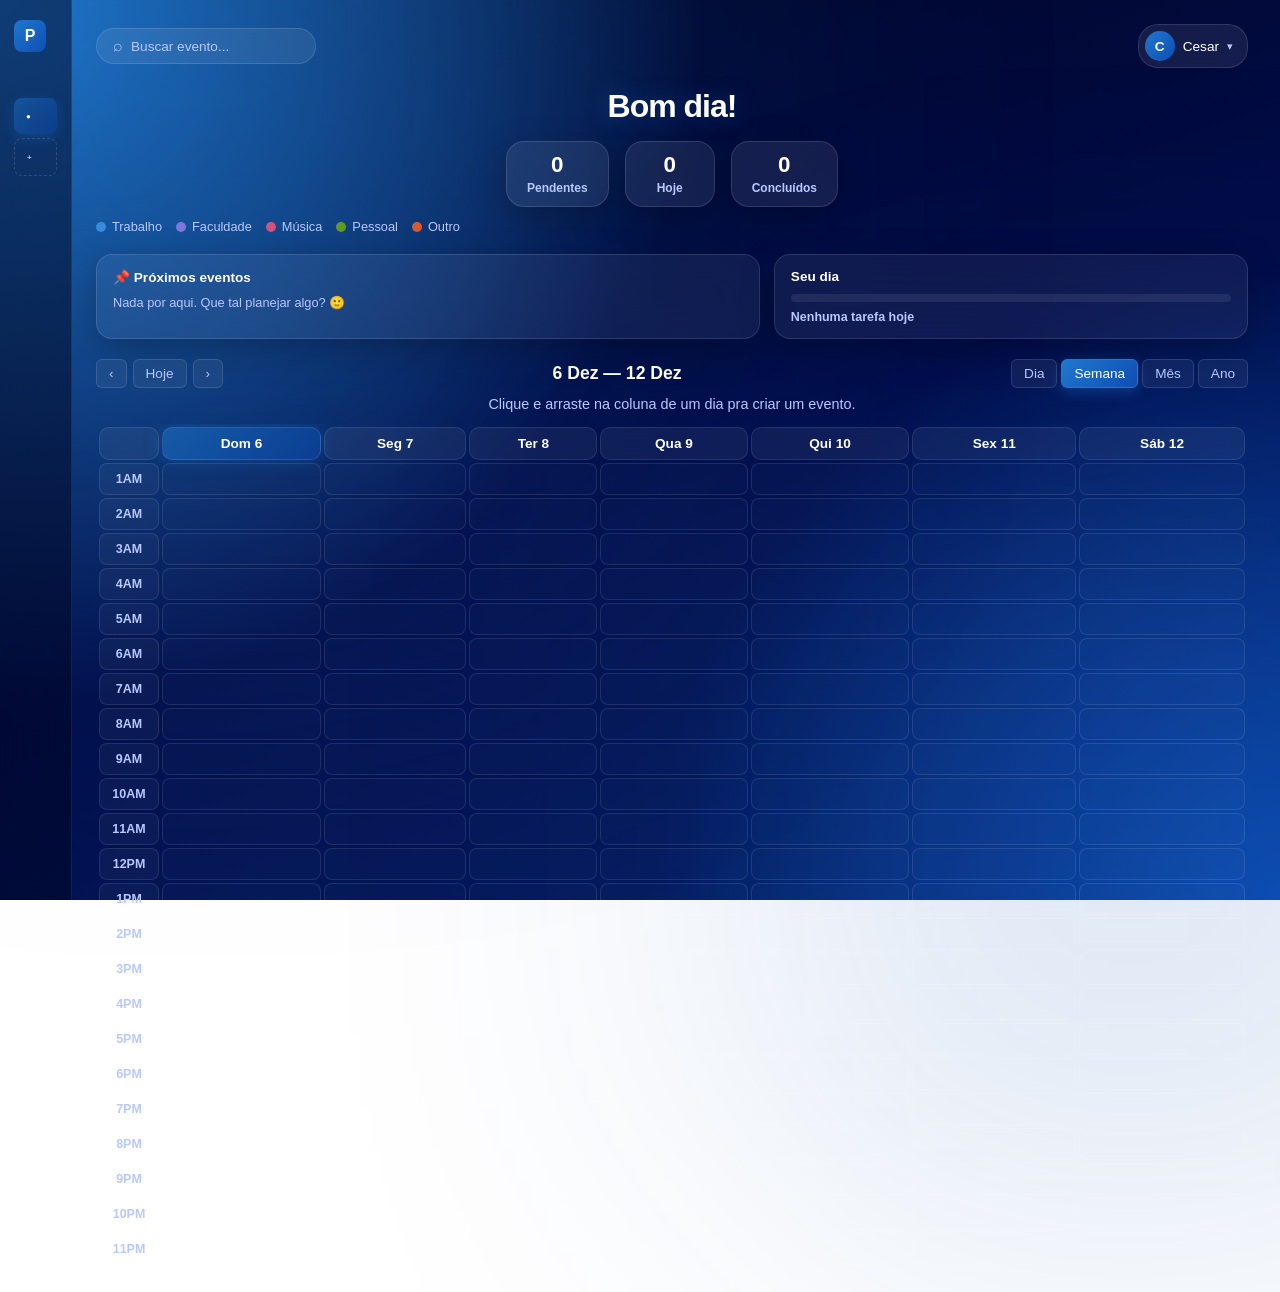
==== commit f56be189: "estilizei pkrl" ====
--- a/planejamento.html
+++ b/planejamento.html
@@ -1,121 +1,171 @@
 <!DOCTYPE html>
 <html lang="pt-BR">
-  <head>
-    <meta charset="UTF-8" />
-    <title>Planner - Planejamento</title>
-    <link rel="stylesheet" href="style.css" />
-    <link rel="stylesheet" href="planejamento.css" />
-  </head>
-  <body class="pagina-planejamento">
-    <div class="layout-app">
-      <aside class="sidebar">
-        <div class="marca-sidebar">
-          <span class="marca-logo">P</span>
-          <span class="marca-nome">Meu Planner</span>
+
+<head>
+  <meta charset="UTF-8" />
+  <title>Planner - Planejamento</title>
+  <link rel="stylesheet" href="style.css" />
+  <link rel="stylesheet" href="planejamento.css" />
+  <meta name="viewport" content="width=device-width,initial-scale=1" />
+</head>
+
+<body class="pagina-planejamento">
+  <div class="layout-app">
+    <aside class="sidebar">
+      <div class="marca-sidebar">
+        <span class="marca-logo">P</span>
+        <span class="marca-nome">Meu Planner</span>
+      </div>
+
+      <nav class="nav-sidebar">
+        <span class="nav-titulo">Meus planners</span>
+        <div id="lista-planners"></div>
+
+        <button class="nav-item nav-criar" id="botao-criar-planner">
+          <span class="nav-icone">+</span> <span class="nav-texto">Criar planner</span>
+        </button>
+        <div class="form-criar-planner oculto" id="form-criar-planner">
+          <input type="text" id="input-novo-planner" placeholder="Nome do planner" autocomplete="off" />
         </div>
+      </nav>
+    </aside>
 
-        <nav class="nav-sidebar">
-          <span class="nav-titulo">Meus planners</span>
-          <div id="lista-planners"></div>
+    <main class="conteudo-principal">
+      <div class="barra-superior">
+        <div class="busca-superior">
+          <span class="icone-busca">⌕</span>
+          <input type="text" id="input-busca" placeholder="Buscar evento..." autocomplete="off" />
+          <div class="resultados-busca oculto" id="resultados-busca"></div>
+        </div>
+        <div class="perfil-superior">
+          <div class="avatar-superior">C</div>
+          <span class="nome-superior">Cesar</span>
+          <span class="seta-superior">▾</span>
+        </div>
+      </div>
 
-          <button class="nav-item nav-criar" id="botao-criar-planner">
-            <span class="nav-icone">+</span> <span class="nav-texto">Criar planner</span>
-          </button>
-          <div class="form-criar-planner oculto" id="form-criar-planner">
-            <input type="text" id="input-novo-planner" placeholder="Nome do planner" autocomplete="off" />
+      <header class="cabecalho-planejamento">
+        <h1 id="titulo-saudacao">Planejamento</h1>
+      </header>
+
+      <div class="barra-contadores">
+        <div class="contador">
+          <span class="numero" id="numero-pendentes">0</span>
+          <span class="rotulo">Pendentes</span>
+        </div>
+        <div class="contador">
+          <span class="numero" id="numero-hoje">0</span>
+          <span class="rotulo">Hoje</span>
+        </div>
+        <div class="contador">
+          <span class="numero" id="numero-concluidos">0</span>
+          <span class="rotulo">Concluídos</span>
+        </div>
+      </div>
+
+      <div class="legenda-categorias" id="legenda-categorias"></div>
+
+      <div class="painel-hoje">
+        <div class="cartao-painel cartao-proximos">
+          <h3 class="titulo-painel">📌 Próximos eventos</h3>
+          <div class="lista-proximos-eventos" id="lista-proximos-eventos"></div>
+        </div>
+        <div class="cartao-painel cartao-progresso">
+          <h3 class="titulo-painel">Seu dia</h3>
+          <div class="trilha-progresso-dia">
+            <div class="barra-progresso-dia" id="barra-progresso-dia"></div>
           </div>
-        </nav>
-      </aside>
+          <p class="texto-progresso-dia" id="texto-progresso-dia">Nenhuma tarefa hoje</p>
+        </div>
+      </div>
 
-      <main class="conteudo-principal">
-        <div class="barra-superior">
-          <div class="busca-superior">
-            <span class="icone-busca">⌕</span>
-            <input type="text" id="input-busca" placeholder="Buscar evento..." autocomplete="off" />
-            <div class="resultados-busca oculto" id="resultados-busca"></div>
-          </div>
-          <div class="perfil-superior">
-            <div class="avatar-superior">C</div>
-            <span class="nome-superior">Cesar</span>
-            <span class="seta-superior">▾</span>
-          </div>
+      <div class="barra-visualizacao">
+        <div class="navegacao">
+          <button id="botao-anterior" aria-label="Anterior">‹</button>
+          <button id="botao-hoje">Hoje</button>
+          <button id="botao-proximo" aria-label="Próximo">›</button>
         </div>
+        <h2 id="titulo-periodo"></h2>
+        <div class="seletor-visualizacao" id="seletor-visualizacao">
+          <button data-visao="dia">Dia</button>
+          <button data-visao="semana" class="ativo">Semana</button>
+          <button data-visao="mes">Mês</button>
+          <button data-visao="ano">Ano</button>
+        </div>
+      </div>
 
-        <header class="cabecalho-planejamento">
-          <h1 id="titulo-saudacao">Planejamento</h1>
-        </header>
+      <p class="dica" id="dica-interacao">Clique e arraste na coluna de um dia pra criar um evento.</p>
 
-        <div class="barra-contadores">
-          <div class="contador">
-            <span class="numero" id="numero-pendentes">0</span>
-            <span class="rotulo">Pendentes</span>
-          </div>
-          <div class="contador">
-            <span class="numero" id="numero-hoje">0</span>
-            <span class="rotulo">Hoje</span>
-          </div>
-          <div class="contador">
-            <span class="numero" id="numero-concluidos">0</span>
-            <span class="rotulo">Concluídos</span>
-          </div>
-        </div>
+      <div class="grid-wrapper" id="area-grid">
+        <table class="grid-semana" id="grid-semana">
+          <thead>
+            <tr id="linha-dias">
+              <th class="coluna-hora"></th>
+            </tr>
+          </thead>
+          <tbody id="corpo-grid"></tbody>
+        </table>
+      </div>
 
-        <div class="legenda-categorias">
-          <span class="item-legenda"><i style="background:#378ADD"></i>Trabalho</span>
-          <span class="item-legenda"><i style="background:#7F77DD"></i>Faculdade</span>
-          <span class="item-legenda"><i style="background:#D4537E"></i>Música</span>
-          <span class="item-legenda"><i style="background:#639922"></i>Pessoal</span>
-          <span class="item-legenda"><i style="background:#D85A30"></i>Outro</span>
-        </div>
+      <div class="area-mes oculto" id="area-mes"></div>
+      <div class="area-ano oculto" id="area-ano"></div>
+    </main>
+  </div>
 
-        <div class="barra-visualizacao">
-          <div class="navegacao">
-            <button id="botao-anterior" aria-label="Anterior">‹</button>
-            <button id="botao-hoje">Hoje</button>
-            <button id="botao-proximo" aria-label="Próximo">›</button>
-          </div>
-          <h2 id="titulo-periodo"></h2>
-          <div class="seletor-visualizacao" id="seletor-visualizacao">
-            <button data-visao="dia">Dia</button>
-            <button data-visao="semana" class="ativo">Semana</button>
-            <button data-visao="mes">Mês</button>
-            <button data-visao="ano">Ano</button>
-          </div>
-        </div>
+  <div class="barra-flutuante" id="barra-flutuante">
+    <button id="botao-concluir">Concluir</button>
+    <button id="botao-copiar">Copiar</button>
+    <button id="botao-excluir">Excluir</button>
+  </div>
 
-        <p class="dica" id="dica-interacao">Clique e arraste na coluna de um dia pra criar um evento.</p>
+  <div class="modal-evento oculto" id="modal-evento">
+    <input type="text" id="input-nome-evento" placeholder="Nome do evento" autocomplete="off" />
 
-        <div class="grid-wrapper" id="area-grid">
-          <table class="grid-semana" id="grid-semana">
-            <thead>
-              <tr id="linha-dias">
-                <th class="coluna-hora"></th>
-              </tr>
-            </thead>
-            <tbody id="corpo-grid"></tbody>
-          </table>
-        </div>
-
-        <div class="area-mes oculto" id="area-mes"></div>
-        <div class="area-ano oculto" id="area-ano"></div>
-      </main>
-    </div>
-
-    <div class="barra-flutuante" id="barra-flutuante">
-      <button id="botao-concluir">Concluir</button>
-      <button id="botao-copiar">Copiar</button>
-      <button id="botao-excluir">Excluir</button>
-    </div>
-
-    <div class="modal-evento oculto" id="modal-evento">
-      <input type="text" id="input-nome-evento" placeholder="Nome do evento" autocomplete="off" />
-      <div class="opcoes-categoria" id="opcoes-categoria"></div>
-      <div class="modal-acoes">
-        <button id="botao-cancelar-evento">Cancelar</button>
-        <button id="botao-criar-evento">Criar</button>
+    <span class="rotulo-modal">Categoria</span>
+    <div class="opcoes-categoria" id="opcoes-categoria"></div>
+    <div class="form-nova-categoria oculto" id="form-nova-categoria">
+      <input type="text" id="input-nome-categoria" placeholder="Nome da categoria" autocomplete="off" />
+      <input type="color" id="input-cor-categoria" value="#378ADD" />
+      <div class="form-nova-categoria-acoes">
+        <button type="button" id="botao-cancelar-categoria">Cancelar</button>
+        <button type="button" id="botao-confirmar-categoria">Adicionar</button>
       </div>
     </div>
 
-    <script src="planejamento.js"></script>
-  </body>
-</html>
+    <span class="rotulo-modal">Prioridade</span>
+    <div class="opcoes-prioridade" id="opcoes-prioridade"></div>
+
+    <span class="rotulo-modal">Repetir</span>
+    <select id="select-recorrencia" class="select-recorrencia">
+      <option value="nenhuma">Não repete</option>
+      <option value="diaria">Todos os dias</option>
+      <option value="semanal">Toda semana</option>
+      <option value="dias-especificos">Dias específicos</option>
+      <option value="mensal">Todo mês</option>
+    </select>
+
+    <div class="dias-semana oculto" id="container-dias-semana">
+      <button type="button" class="dia-semana-opcao" data-dia="0">D</button>
+      <button type="button" class="dia-semana-opcao" data-dia="1">S</button>
+      <button type="button" class="dia-semana-opcao" data-dia="2">T</button>
+      <button type="button" class="dia-semana-opcao" data-dia="3">Q</button>
+      <button type="button" class="dia-semana-opcao" data-dia="4">Q</button>
+      <button type="button" class="dia-semana-opcao" data-dia="5">S</button>
+      <button type="button" class="dia-semana-opcao" data-dia="6">S</button>
+    </div>
+
+    <div class="campo-repeticoes oculto" id="container-repeticoes">
+      <label for="input-repeticoes">Quantas vezes</label>
+      <input type="number" id="input-repeticoes" min="1" max="52" value="8" />
+    </div>
+
+    <div class="modal-acoes">
+      <button id="botao-cancelar-evento">Cancelar</button>
+      <button id="botao-criar-evento">Criar</button>
+    </div>
+  </div>
+
+  <script src="planejamento.js"></script>
+</body>
+
+</html>
--- a/style.css
+++ b/style.css
@@ -1,10 +1,13 @@
 :root {
-  --cor-fundo: #f1bebe;
-  --cor-superficie: #ffffff;
-  --cor-superficie-clara: #d8d8d8;
-  --cor-texto-suave: #2c6478;
-  --cor-destaque: #ea9393;
-  --cor-texto-claro: #2c2c2a;
+  --cor-1: #2078cf;
+  --cor-2: #0e4eb2;
+  --cor-3: #011f65;
+  --cor-4: #020c47;
+  --cor-5: #000521;
+  --cor-superficie: rgba(255, 255, 255, 0.08);
+  --cor-superficie-clara: rgba(255, 255, 255, 0.14);
+  --cor-texto-suave: #b9c8ff;
+  --cor-texto-claro: #ffffff;
 }
 
 * {
@@ -14,8 +17,41 @@
 }
 
 body {
-  height: 100vh;
+  min-height: 100vh;
   font-family: "Segoe UI", Arial, sans-serif;
+  background:
+    radial-gradient(circle at top left, var(--cor-1) 0%, transparent 45%),
+    radial-gradient(circle at bottom right, var(--cor-2) 0%, transparent 40%),
+    linear-gradient(160deg, var(--cor-5), var(--cor-4), var(--cor-3));
+  background-attachment: fixed;
+  position: relative;
+  overflow-x: hidden;
+}
+
+body::before {
+  content: "";
+  position: fixed;
+  width: 700px;
+  height: 700px;
+  background: var(--cor-1);
+  filter: blur(220px);
+  opacity: 0.28;
+  top: -250px;
+  left: -150px;
+  z-index: -1;
+}
+
+body::after {
+  content: "";
+  position: fixed;
+  width: 600px;
+  height: 600px;
+  background: var(--cor-2);
+  filter: blur(220px);
+  opacity: 0.22;
+  bottom: -250px;
+  right: -150px;
+  z-index: -1;
 }
 
 .tela-inicial {
@@ -25,7 +61,6 @@
   align-items: center;
   justify-content: center;
   gap: 24px;
-  background-color: var(--cor-fundo);
   text-align: center;
   padding: 0 20px;
 }
@@ -33,19 +68,34 @@
 .frase {
   font-size: 2rem;
   color: var(--cor-texto-claro);
-  font-weight: 600;
+  font-weight: 700;
+  letter-spacing: -1px;
+  text-shadow: 0 0 25px rgba(32, 120, 207, 0.4);
 }
 
 .botao-comecar {
   padding: 12px 32px;
   font-size: 1rem;
-  border: 1px solid var(--cor-superficie-clara);
-  border-radius: 8px;
-  background-color: var(--cor-superficie);
+  border: none;
+  border-radius: 14px;
+  background: linear-gradient(135deg, var(--cor-1), var(--cor-2));
   color: var(--cor-texto-claro);
   cursor: pointer;
+  transition: 0.25s;
 }
 
 .botao-comecar:hover {
-  background-color: var(--cor-superficie-clara);
+  transform: translateY(-3px);
+  box-shadow: 0 12px 25px rgba(32, 120, 207, 0.45);
 }
+
+@media (max-width: 480px) {
+  .frase {
+    font-size: 1.5rem;
+  }
+
+  .botao-comecar {
+    padding: 12px 28px;
+    font-size: 0.95rem;
+  }
+}
--- a/planejamento.css
+++ b/planejamento.css
@@ -1,15 +1,19 @@
 :root {
-  --cor-fundo: #f1bebe;
-  --cor-superficie: #ffffff;
-  --cor-superficie-clara: #d8d8d8;
-  --cor-texto-suave: #2c6478;
-  --cor-destaque: #ea9393;
-  --cor-texto-claro: #2c2c2a;
+  --cor-1: #2078cf;
+  --cor-2: #0e4eb2;
+  --cor-3: #011f65;
+  --cor-4: #020c47;
+  --cor-5: #000521;
+  --cor-fundo: var(--cor-4);
+  --cor-superficie: rgba(255, 255, 255, 0.08);
+  --cor-superficie-clara: rgba(255, 255, 255, 0.14);
+  --cor-texto-suave: #b9c8ff;
+  --cor-destaque: var(--cor-1);
+  --cor-texto-claro: #ffffff;
 }
 
 .pagina-planejamento {
   min-height: 100vh;
-  background-color: var(--cor-fundo);
   font-family: "Segoe UI", Arial, sans-serif;
 }
 
@@ -30,12 +34,13 @@
   top: 0;
   left: 0;
   height: 100vh;
-  width: 64px;
+  width: 72px;
   z-index: 20;
   flex-shrink: 0;
-  background-color: var(--cor-superficie);
-  border-right: 1px solid var(--cor-superficie-clara);
-  padding: 20px 12px;
+  background: rgba(0, 5, 33, 0.5);
+  backdrop-filter: blur(24px);
+  border-right: 1px solid rgba(255, 255, 255, 0.08);
+  padding: 20px 14px;
   display: flex;
   flex-direction: column;
   gap: 24px;
@@ -75,8 +80,8 @@
   width: 32px;
   height: 32px;
   border-radius: 8px;
-  background-color: var(--cor-destaque);
-  color: var(--cor-fundo);
+  background: linear-gradient(135deg, var(--cor-1), var(--cor-2));
+  color: var(--cor-texto-claro);
   display: flex;
   align-items: center;
   justify-content: center;
@@ -118,6 +123,7 @@
   text-align: left;
   cursor: pointer;
   width: 100%;
+  transition: 0.2s;
 }
 
 .nav-item:hover {
@@ -126,9 +132,11 @@
 }
 
 .nav-item.ativo {
-  background-color: var(--cor-destaque);
-  color: var(--cor-fundo);
-  font-weight: 600;
+  background: linear-gradient(135deg, color-mix(in srgb, var(--cor-1) 55%, transparent), color-mix(in srgb, var(--cor-2) 55%, transparent));
+  backdrop-filter: blur(16px);
+  color: var(--cor-texto-claro);
+  font-weight: 600;
+  box-shadow: 0 4px 14px rgba(32, 120, 207, 0.25);
 }
 
 .nav-icone {
@@ -151,7 +159,7 @@
 
 #input-novo-planner {
   width: 100%;
-  background: var(--cor-fundo);
+  background: rgba(255, 255, 255, 0.06);
   border: 1px solid var(--cor-superficie-clara);
   border-radius: 6px;
   padding: 6px 8px;
@@ -161,7 +169,7 @@
 
 #input-novo-planner:focus {
   outline: none;
-  border-color: var(--cor-destaque);
+  border-color: var(--cor-1);
 }
 
 /* --- Conteúdo principal --- */
@@ -177,8 +185,9 @@
   display: flex;
   align-items: center;
   gap: 8px;
-  background-color: var(--cor-superficie);
-  border: 1px solid var(--cor-superficie-clara);
+  background: rgba(255, 255, 255, 0.08);
+  backdrop-filter: blur(15px);
+  border: 1px solid rgba(255, 255, 255, 0.12);
   border-radius: 20px;
   padding: 8px 16px;
   color: var(--cor-texto-suave);
@@ -195,7 +204,7 @@
 }
 
 .busca-superior input::placeholder {
-  color: var(--cor-texto-suave);
+  color: #b9c8ff;
 }
 
 .resultados-busca {
@@ -203,10 +212,11 @@
   top: calc(100% + 6px);
   left: 0;
   width: 260px;
-  background: var(--cor-superficie);
+  background: rgba(2, 12, 71, 0.9);
+  backdrop-filter: blur(18px);
   border: 1px solid var(--cor-superficie-clara);
   border-radius: 10px;
-  box-shadow: 0 8px 20px rgba(0, 0, 0, 0.15);
+  box-shadow: 0 10px 35px rgba(0, 0, 0, 0.35);
   overflow: hidden;
   z-index: 25;
 }
@@ -227,7 +237,7 @@
 }
 
 .resultado-busca:hover {
-  background-color: var(--cor-fundo);
+  background-color: rgba(255, 255, 255, 0.08);
 }
 
 .resultado-busca .data-resultado {
@@ -246,8 +256,9 @@
   display: flex;
   align-items: center;
   gap: 8px;
-  background-color: var(--cor-superficie);
-  border: 1px solid var(--cor-superficie-clara);
+  background: rgba(255, 255, 255, 0.08);
+  backdrop-filter: blur(15px);
+  border: 1px solid rgba(255, 255, 255, 0.12);
   border-radius: 20px;
   padding: 6px 14px 6px 6px;
   cursor: pointer;
@@ -257,8 +268,8 @@
   width: 30px;
   height: 30px;
   border-radius: 50%;
-  background-color: var(--cor-destaque);
-  color: var(--cor-fundo);
+  background: linear-gradient(135deg, var(--cor-1), var(--cor-2));
+  color: var(--cor-texto-claro);
   display: flex;
   align-items: center;
   justify-content: center;
@@ -284,6 +295,9 @@
 
 .cabecalho-planejamento h1 {
   color: var(--cor-texto-claro);
+  font-weight: 700;
+  letter-spacing: -1px;
+  text-shadow: 0 0 25px rgba(32, 120, 207, 0.4);
 }
 
 .dica {
@@ -301,12 +315,14 @@
 }
 
 .contador {
-  background-color: var(--cor-superficie);
-  border: 1px solid var(--cor-superficie-clara);
-  border-radius: 14px;
+  background: rgba(255, 255, 255, 0.08);
+  backdrop-filter: blur(18px);
+  border: 1px solid rgba(255, 255, 255, 0.12);
+  border-radius: 18px;
   padding: 10px 20px;
   text-align: center;
   min-width: 90px;
+  box-shadow: 0 10px 35px rgba(0, 0, 0, 0.25);
 }
 
 .contador .numero {
@@ -345,6 +361,99 @@
   display: inline-block;
 }
 
+/* --- Painel "Hoje" (próximos eventos + progresso) --- */
+.painel-hoje {
+  display: grid;
+  grid-template-columns: 1.4fr 1fr;
+  gap: 14px;
+  margin-bottom: 20px;
+}
+
+@media (max-width: 700px) {
+  .painel-hoje {
+    grid-template-columns: 1fr;
+  }
+}
+
+.cartao-painel {
+  background: rgba(255, 255, 255, 0.06);
+  backdrop-filter: blur(20px);
+  border: 1px solid rgba(255, 255, 255, 0.12);
+  border-radius: 16px;
+  padding: 14px 16px;
+  box-shadow: 0 10px 35px rgba(0, 0, 0, 0.25);
+}
+
+.titulo-painel {
+  color: var(--cor-texto-claro);
+  font-size: 0.85rem;
+  font-weight: 600;
+  margin-bottom: 10px;
+}
+
+.lista-proximos-eventos {
+  display: flex;
+  flex-direction: column;
+  gap: 8px;
+}
+
+.item-proximo-evento {
+  display: flex;
+  align-items: center;
+  gap: 8px;
+  font-size: 0.82rem;
+  color: var(--cor-texto-claro);
+}
+
+.ponto-proximo-evento {
+  width: 8px;
+  height: 8px;
+  border-radius: 50%;
+  flex-shrink: 0;
+}
+
+.texto-proximo-evento {
+  flex: 1;
+  overflow: hidden;
+  text-overflow: ellipsis;
+  white-space: nowrap;
+}
+
+.quando-proximo-evento {
+  color: var(--cor-texto-suave);
+  font-size: 0.72rem;
+  font-weight: 600;
+  flex-shrink: 0;
+}
+
+.painel-vazio {
+  color: var(--cor-texto-suave);
+  font-size: 0.8rem;
+}
+
+.trilha-progresso-dia {
+  width: 100%;
+  height: 8px;
+  border-radius: 6px;
+  background: rgba(255, 255, 255, 0.08);
+  overflow: hidden;
+  margin-bottom: 8px;
+}
+
+.barra-progresso-dia {
+  height: 100%;
+  width: 0%;
+  border-radius: 6px;
+  background: linear-gradient(90deg, var(--cor-1), var(--cor-2));
+  transition: width 0.3s ease;
+}
+
+.texto-progresso-dia {
+  color: var(--cor-texto-suave);
+  font-size: 0.78rem;
+  font-weight: 600;
+}
+
 /* --- Barra de visualização --- */
 .barra-visualizacao {
   display: flex;
@@ -362,18 +471,20 @@
 
 .navegacao button,
 .seletor-visualizacao button {
-  border: 1px solid var(--cor-superficie-clara);
-  background: var(--cor-superficie);
+  border: 1px solid rgba(255, 255, 255, 0.12);
+  background: rgba(255, 255, 255, 0.06);
+  backdrop-filter: blur(15px);
   border-radius: 6px;
   padding: 6px 12px;
   cursor: pointer;
   font-size: 0.85rem;
   color: var(--cor-texto-suave);
+  transition: 0.2s;
 }
 
 .navegacao button:hover,
 .seletor-visualizacao button:hover {
-  border-color: var(--cor-destaque);
+  border-color: var(--cor-1);
   color: var(--cor-texto-claro);
 }
 
@@ -383,15 +494,17 @@
 }
 
 .seletor-visualizacao button.ativo {
-  background: var(--cor-superficie-clara);
-  color: var(--cor-texto-claro);
-  border-color: var(--cor-destaque);
+  background: linear-gradient(135deg, var(--cor-1), var(--cor-2));
+  color: var(--cor-texto-claro);
+  border-color: var(--cor-1);
+  box-shadow: 0 4px 14px rgba(32, 120, 207, 0.35);
 }
 
 #titulo-periodo {
   color: var(--cor-texto-claro);
   font-size: 1.1rem;
   margin: 0;
+  font-weight: 600;
 }
 
 .oculto {
@@ -415,7 +528,7 @@
 
 .grid-semana th,
 .grid-semana td {
-  border: 1px solid var(--cor-superficie-clara);
+  border: 1px solid rgba(255, 255, 255, 0.1);
   border-radius: 8px;
   text-align: center;
   height: 32px;
@@ -423,25 +536,29 @@
 }
 
 .grid-semana thead th {
-  background-color: var(--cor-fundo);
+  background: rgba(255, 255, 255, 0.06);
+  backdrop-filter: blur(10px);
   color: var(--cor-texto-claro);
   padding: 8px 4px;
   font-size: 0.85rem;
   border-radius: 10px;
+  font-weight: 600;
 }
 
 .grid-semana thead th.coluna-hoje {
-  background-color: var(--cor-superficie-clara);
+  background: linear-gradient(135deg, color-mix(in srgb, var(--cor-1) 55%, transparent), color-mix(in srgb, var(--cor-2) 55%, transparent));
+  backdrop-filter: blur(16px);
+  box-shadow: 0 0 18px rgba(32, 120, 207, 0.35);
 }
 
 .coluna-hora {
   width: 60px;
-  background-color: var(--cor-fundo);
+  background: rgba(255, 255, 255, 0.04);
   border-radius: 8px;
 }
 
 .celula-hora {
-  background-color: var(--cor-fundo);
+  background: rgba(255, 255, 255, 0.04);
   font-size: 0.78rem;
   font-weight: 600;
   color: var(--cor-texto-suave);
@@ -451,26 +568,27 @@
 .slot {
   cursor: pointer;
   transition: background-color 0.1s;
+  background: rgba(255, 255, 255, 0.02);
 }
 
 .slot:hover {
-  background-color: var(--cor-superficie-clara);
+  background-color: rgba(255, 255, 255, 0.08);
 }
 
 .slot.selecionando {
-  background-color: var(--cor-superficie-clara);
+  background-color: rgba(255, 255, 255, 0.12);
 }
 
 .slot.evento {
-  background: color-mix(in srgb, var(--cor-evento, var(--cor-destaque)) 16%, white);
-  border-left: 4px solid var(--cor-evento, var(--cor-destaque));
+  background: color-mix(in srgb, var(--cor-evento, var(--cor-1)) 30%, rgba(255, 255, 255, 0.06));
+  border-left: 4px solid var(--cor-evento, var(--cor-1));
   color: var(--cor-texto-claro);
   font-size: 0.75rem;
   font-weight: 700;
 }
 
 .slot.evento.marcado {
-  outline: 2px solid var(--cor-evento, var(--cor-destaque));
+  outline: 2px solid var(--cor-evento, var(--cor-1));
   outline-offset: -2px;
 }
 
@@ -498,16 +616,17 @@
 }
 
 .dia-mes {
-  background: var(--cor-superficie);
+  background: rgba(255, 255, 255, 0.08);
+  backdrop-filter: blur(18px);
   border-radius: 12px;
   min-height: 64px;
   padding: 6px;
   cursor: pointer;
-  border: 1px solid var(--cor-superficie-clara);
+  border: 1px solid rgba(255, 255, 255, 0.12);
 }
 
 .dia-mes:hover {
-  border-color: var(--cor-destaque);
+  border-color: var(--cor-1);
 }
 
 .dia-mes.fora-do-mes {
@@ -515,7 +634,10 @@
 }
 
 .dia-mes.hoje {
-  border: 2px solid var(--cor-destaque);
+  background: linear-gradient(135deg, color-mix(in srgb, var(--cor-1) 55%, transparent), color-mix(in srgb, var(--cor-2) 55%, transparent));
+  backdrop-filter: blur(16px);
+  border: none;
+  box-shadow: 0 0 18px rgba(32, 120, 207, 0.35);
 }
 
 .dia-mes .numero-dia {
@@ -527,8 +649,8 @@
 .dia-mes .badge-eventos {
   margin-top: 6px;
   display: inline-block;
-  background: var(--cor-destaque);
-  color: var(--cor-fundo);
+  background: var(--cor-1);
+  color: var(--cor-texto-claro);
   font-size: 0.65rem;
   border-radius: 10px;
   padding: 1px 6px;
@@ -546,20 +668,25 @@
 }
 
 .mes-card {
-  background: var(--cor-superficie);
+  background: rgba(255, 255, 255, 0.08);
+  backdrop-filter: blur(18px);
   border-radius: 14px;
   padding: 14px;
   text-align: center;
   cursor: pointer;
-  border: 1px solid var(--cor-superficie-clara);
+  border: 1px solid rgba(255, 255, 255, 0.12);
+  box-shadow: 0 10px 35px rgba(0, 0, 0, 0.25);
 }
 
 .mes-card:hover {
-  border-color: var(--cor-destaque);
+  border-color: var(--cor-1);
 }
 
 .mes-card.mes-atual {
-  border: 2px solid var(--cor-destaque);
+  background: linear-gradient(135deg, color-mix(in srgb, var(--cor-1) 55%, transparent), color-mix(in srgb, var(--cor-2) 55%, transparent));
+  backdrop-filter: blur(16px);
+  border: none;
+  box-shadow: 0 0 18px rgba(32, 120, 207, 0.35);
 }
 
 .mes-card .nome-mes {
@@ -577,11 +704,13 @@
 .barra-flutuante {
   display: none;
   position: fixed;
-  background: var(--cor-superficie-clara);
+  background: rgba(2, 12, 71, 0.85);
+  backdrop-filter: blur(20px);
+  border: 1px solid rgba(255, 255, 255, 0.12);
   border-radius: 8px;
   padding: 6px;
   gap: 6px;
-  box-shadow: 0 4px 10px rgba(0, 0, 0, 0.4);
+  box-shadow: 0 10px 35px rgba(0, 0, 0, 0.35);
 }
 
 .barra-flutuante.visivel {
@@ -589,25 +718,44 @@
 }
 
 .barra-flutuante button {
-  background: var(--cor-destaque);
-  color: var(--cor-fundo);
+  background: linear-gradient(135deg, var(--cor-1), var(--cor-2));
+  color: var(--cor-texto-claro);
   border: none;
   border-radius: 4px;
   padding: 6px 10px;
   font-size: 0.8rem;
   cursor: pointer;
+  transition: 0.2s;
+}
+
+.barra-flutuante button:hover {
+  transform: translateY(-2px);
+  box-shadow: 0 8px 18px rgba(32, 120, 207, 0.45);
 }
 
 /* --- Modal inline de criação de evento --- */
 .modal-evento {
   position: fixed;
   z-index: 30;
-  background: var(--cor-superficie);
-  border: 1px solid var(--cor-superficie-clara);
-  border-radius: 10px;
-  padding: 12px;
-  width: 220px;
-  box-shadow: 0 8px 20px rgba(0, 0, 0, 0.45);
+  background: rgba(2, 12, 71, 0.92);
+  backdrop-filter: blur(24px);
+  border: 1px solid rgba(255, 255, 255, 0.12);
+  border-radius: 18px;
+  padding: 14px;
+  width: 260px;
+  max-height: 85vh;
+  overflow-y: auto;
+  box-shadow: 0 10px 35px rgba(0, 0, 0, 0.35);
+}
+
+.rotulo-modal {
+  display: block;
+  color: var(--cor-texto-suave);
+  font-size: 0.68rem;
+  font-weight: 700;
+  text-transform: uppercase;
+  letter-spacing: 0.04em;
+  margin: 10px 0 6px;
 }
 
 .modal-evento.oculto {
@@ -616,8 +764,8 @@
 
 #input-nome-evento {
   width: 100%;
-  background: var(--cor-fundo);
-  border: 1px solid var(--cor-superficie-clara);
+  background: rgba(255, 255, 255, 0.06);
+  border: 1px solid rgba(255, 255, 255, 0.12);
   border-radius: 6px;
   padding: 8px 10px;
   color: var(--cor-texto-claro);
@@ -627,7 +775,7 @@
 
 #input-nome-evento:focus {
   outline: none;
-  border-color: var(--cor-destaque);
+  border-color: var(--cor-1);
 }
 
 .opcoes-categoria {
@@ -641,7 +789,7 @@
   display: flex;
   align-items: center;
   gap: 5px;
-  border: 1px solid var(--cor-superficie-clara);
+  border: 1px solid rgba(255, 255, 255, 0.12);
   border-radius: 14px;
   padding: 4px 10px;
   font-size: 0.72rem;
@@ -658,9 +806,178 @@
 }
 
 .opcao-categoria.selecionada {
-  border-color: var(--cor-destaque);
-  color: var(--cor-texto-claro);
-  background: var(--cor-superficie-clara);
+  border-color: var(--cor-1);
+  color: var(--cor-texto-claro);
+  background: rgba(255, 255, 255, 0.1);
+}
+
+.opcao-nova-categoria {
+  border-style: dashed;
+}
+
+.form-nova-categoria {
+  display: flex;
+  flex-wrap: wrap;
+  align-items: center;
+  gap: 6px;
+  margin: -2px 0 10px;
+  padding: 8px;
+  background: rgba(255, 255, 255, 0.05);
+  border-radius: 10px;
+}
+
+.form-nova-categoria.oculto {
+  display: none;
+}
+
+#input-nome-categoria {
+  flex: 1;
+  min-width: 100px;
+  background: rgba(255, 255, 255, 0.06);
+  border: 1px solid rgba(255, 255, 255, 0.12);
+  border-radius: 6px;
+  padding: 5px 8px;
+  color: var(--cor-texto-claro);
+  font-size: 0.75rem;
+}
+
+#input-nome-categoria:focus {
+  outline: none;
+  border-color: var(--cor-1);
+}
+
+#input-cor-categoria {
+  width: 28px;
+  height: 28px;
+  padding: 0;
+  border: none;
+  border-radius: 6px;
+  background: none;
+  cursor: pointer;
+}
+
+.form-nova-categoria-acoes {
+  display: flex;
+  gap: 6px;
+  width: 100%;
+  justify-content: flex-end;
+}
+
+.form-nova-categoria-acoes button {
+  border: none;
+  border-radius: 6px;
+  padding: 4px 10px;
+  font-size: 0.72rem;
+  cursor: pointer;
+}
+
+#botao-cancelar-categoria {
+  background: none;
+  color: var(--cor-texto-suave);
+}
+
+#botao-confirmar-categoria {
+  background: linear-gradient(135deg, var(--cor-1), var(--cor-2));
+  color: var(--cor-texto-claro);
+  font-weight: 600;
+}
+
+/* --- Prioridade --- */
+.opcoes-prioridade {
+  display: flex;
+  flex-wrap: wrap;
+  gap: 6px;
+  margin-bottom: 10px;
+}
+
+.opcao-prioridade {
+  border: 1px solid rgba(255, 255, 255, 0.12);
+  border-radius: 14px;
+  padding: 4px 10px;
+  font-size: 0.72rem;
+  color: var(--cor-texto-suave);
+  cursor: pointer;
+  background: none;
+}
+
+.opcao-prioridade.selecionada {
+  border-color: var(--cor-1);
+  color: var(--cor-texto-claro);
+  background: rgba(255, 255, 255, 0.1);
+}
+
+/* --- Recorrência --- */
+.select-recorrencia {
+  width: 100%;
+  background: rgba(255, 255, 255, 0.06);
+  border: 1px solid rgba(255, 255, 255, 0.12);
+  border-radius: 6px;
+  padding: 6px 8px;
+  color: var(--cor-texto-claro);
+  font-size: 0.8rem;
+  margin-bottom: 8px;
+}
+
+.select-recorrencia:focus {
+  outline: none;
+  border-color: var(--cor-1);
+}
+
+.dias-semana {
+  display: flex;
+  gap: 5px;
+  margin-bottom: 10px;
+}
+
+.dias-semana.oculto {
+  display: none;
+}
+
+.dia-semana-opcao {
+  width: 26px;
+  height: 26px;
+  border-radius: 50%;
+  border: 1px solid rgba(255, 255, 255, 0.12);
+  background: none;
+  color: var(--cor-texto-suave);
+  font-size: 0.7rem;
+  font-weight: 700;
+  cursor: pointer;
+}
+
+.dia-semana-opcao.selecionado {
+  background: linear-gradient(135deg, var(--cor-1), var(--cor-2));
+  color: var(--cor-texto-claro);
+  border-color: transparent;
+}
+
+.campo-repeticoes {
+  display: flex;
+  align-items: center;
+  justify-content: space-between;
+  gap: 8px;
+  margin-bottom: 10px;
+  font-size: 0.78rem;
+  color: var(--cor-texto-suave);
+}
+
+.campo-repeticoes.oculto {
+  display: none;
+}
+
+#input-repeticoes {
+  width: 60px;
+  background: rgba(255, 255, 255, 0.06);
+  border: 1px solid rgba(255, 255, 255, 0.12);
+  border-radius: 6px;
+  padding: 4px 6px;
+  color: var(--cor-texto-claro);
+  font-size: 0.8rem;
+}
+
+#input-repeticoes:focus {
+  outline: none;
+  border-color: var(--cor-1);
 }
 
 .modal-acoes {
@@ -675,6 +992,7 @@
   padding: 6px 12px;
   font-size: 0.8rem;
   cursor: pointer;
+  transition: 0.2s;
 }
 
 #botao-cancelar-evento {
@@ -683,7 +1001,12 @@
 }
 
 #botao-criar-evento {
-  background: var(--cor-destaque);
-  color: var(--cor-fundo);
-  font-weight: 600;
-}+  background: linear-gradient(135deg, var(--cor-1), var(--cor-2));
+  color: var(--cor-texto-claro);
+  font-weight: 600;
+}
+
+#botao-criar-evento:hover {
+  transform: translateY(-2px);
+  box-shadow: 0 8px 18px rgba(32, 120, 207, 0.45);
+}
